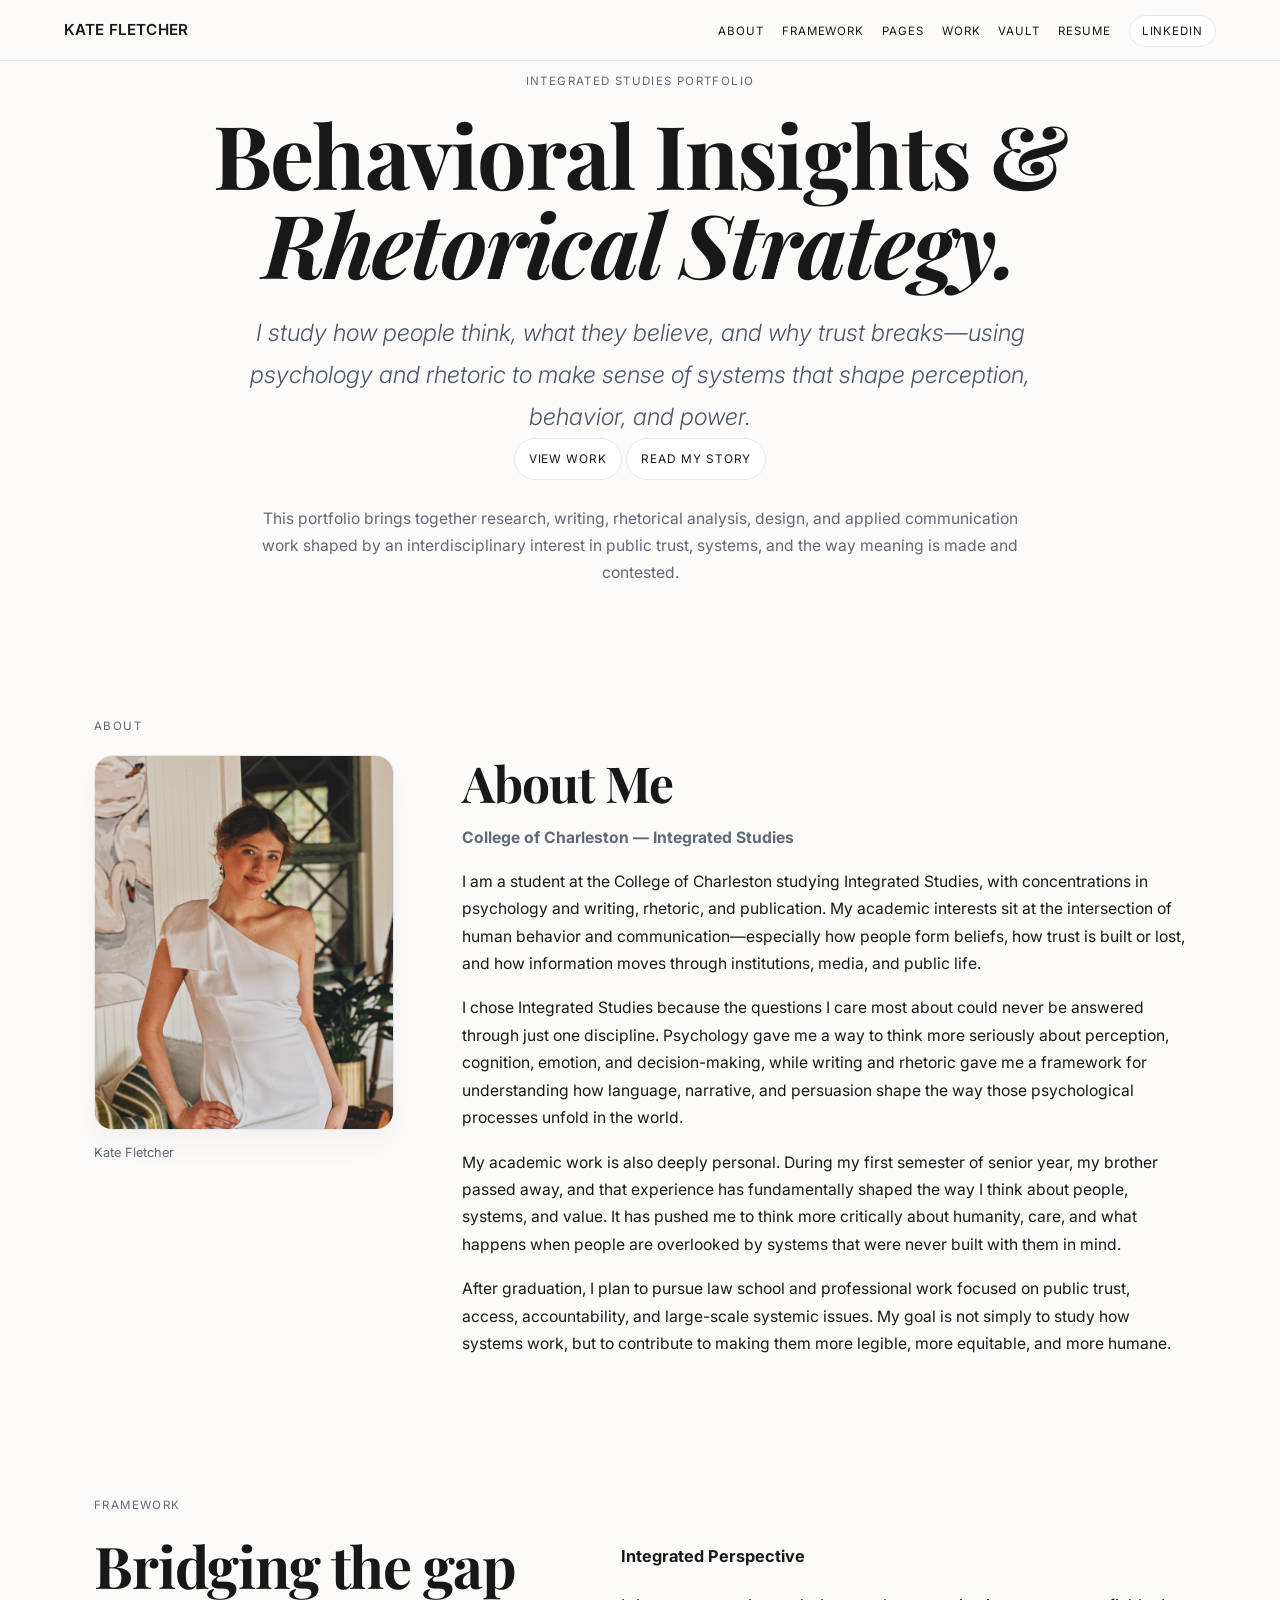
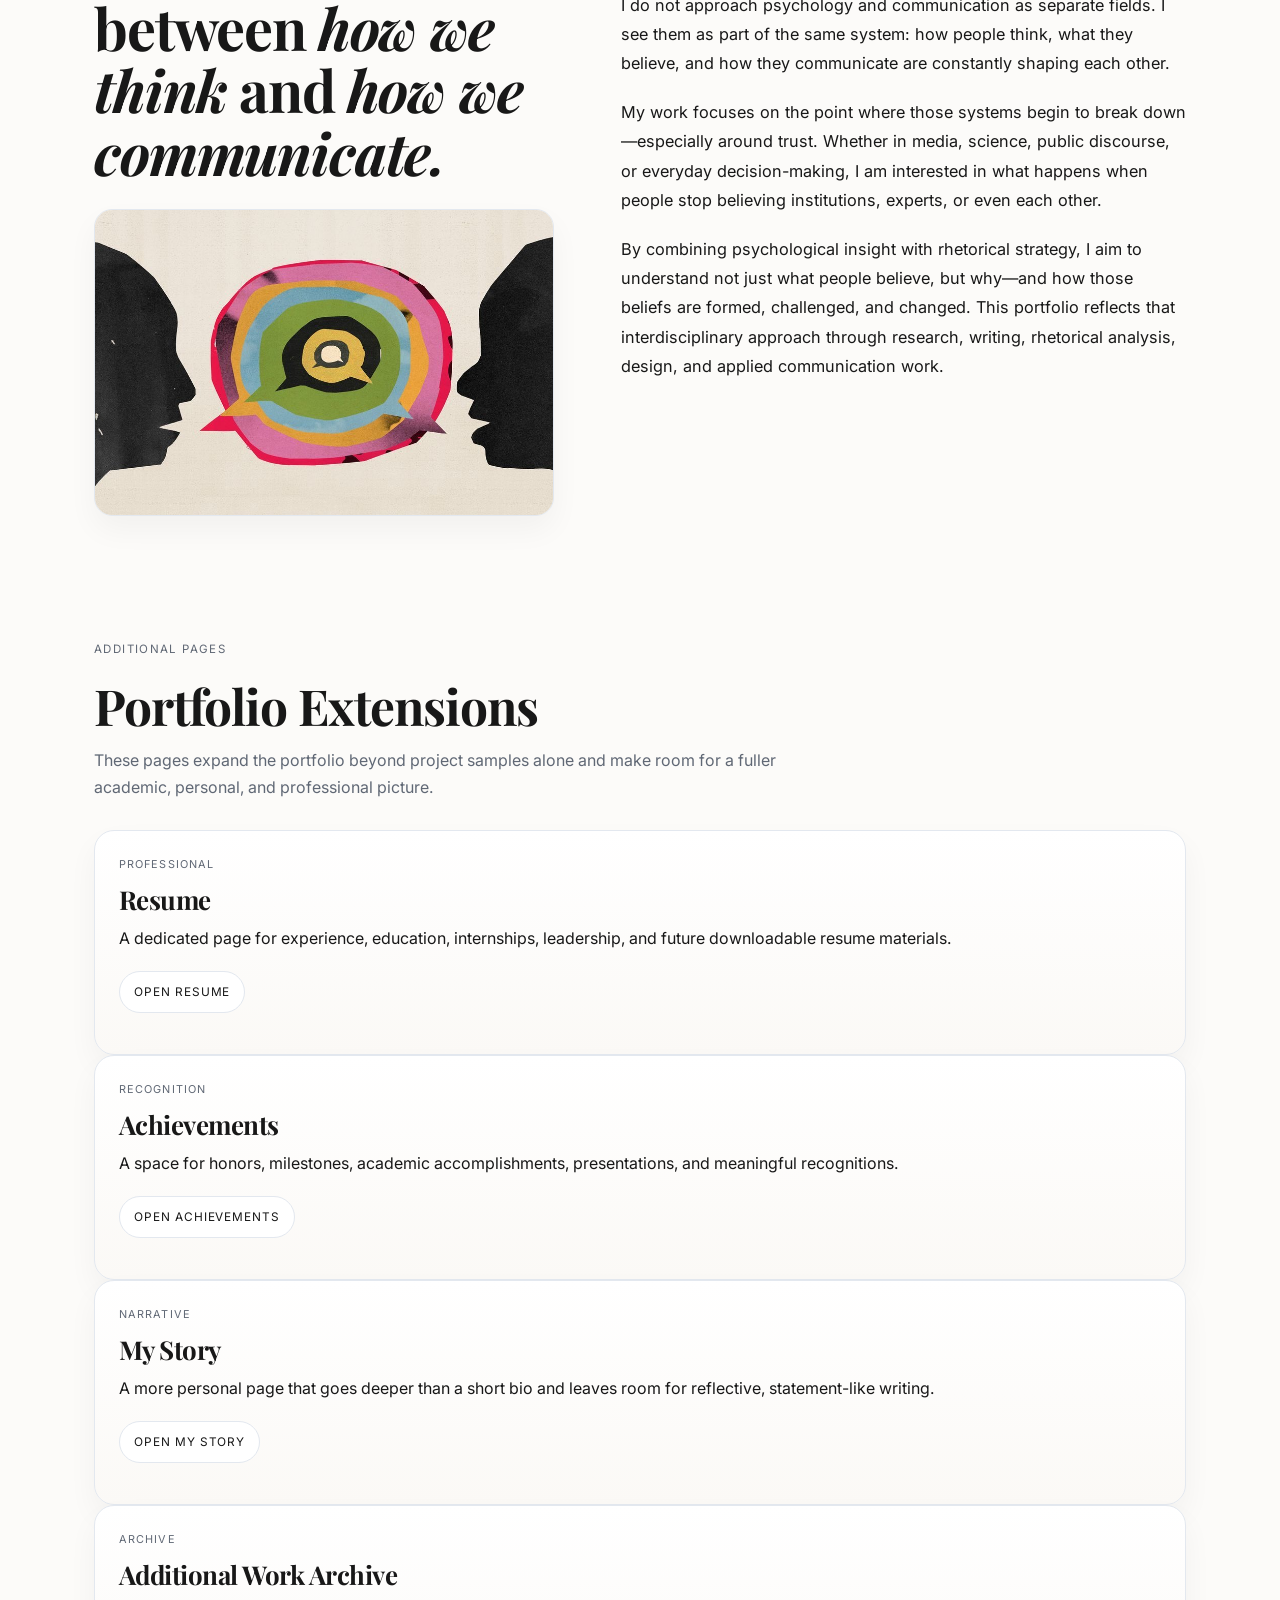
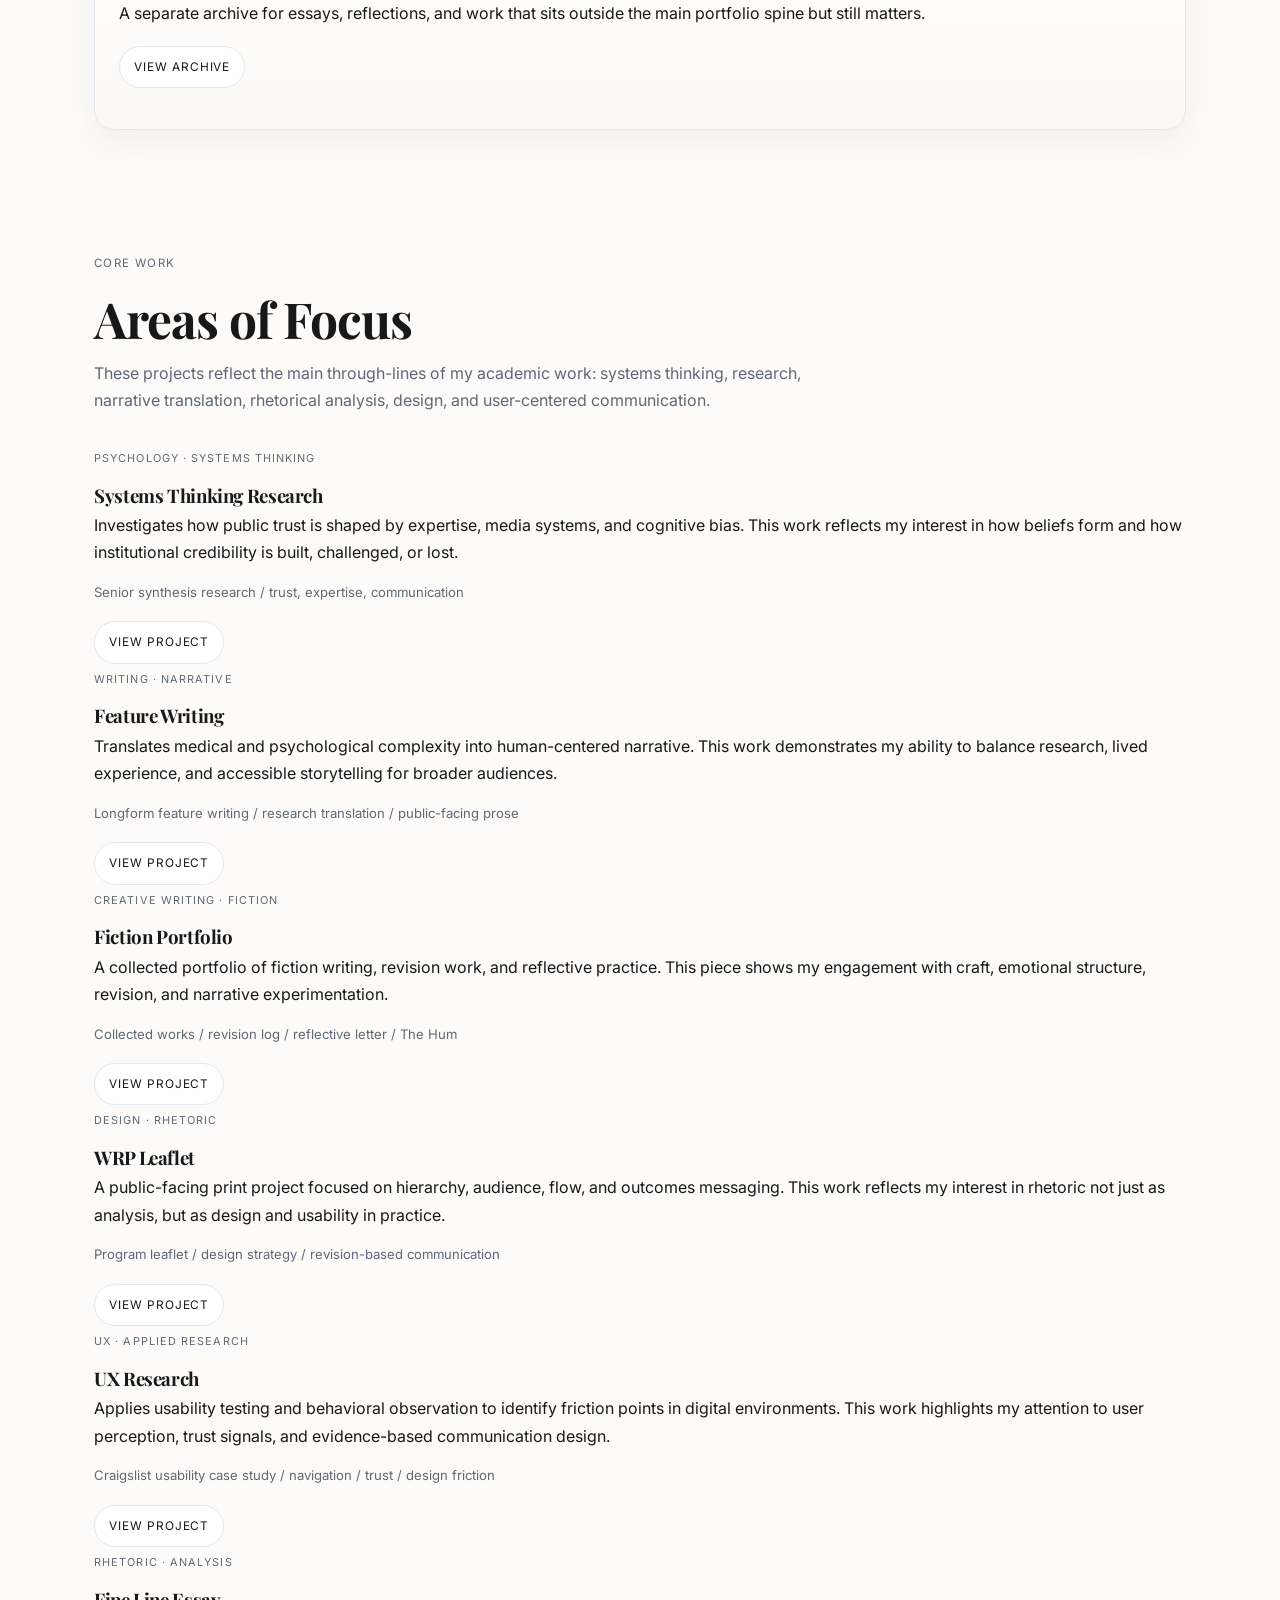
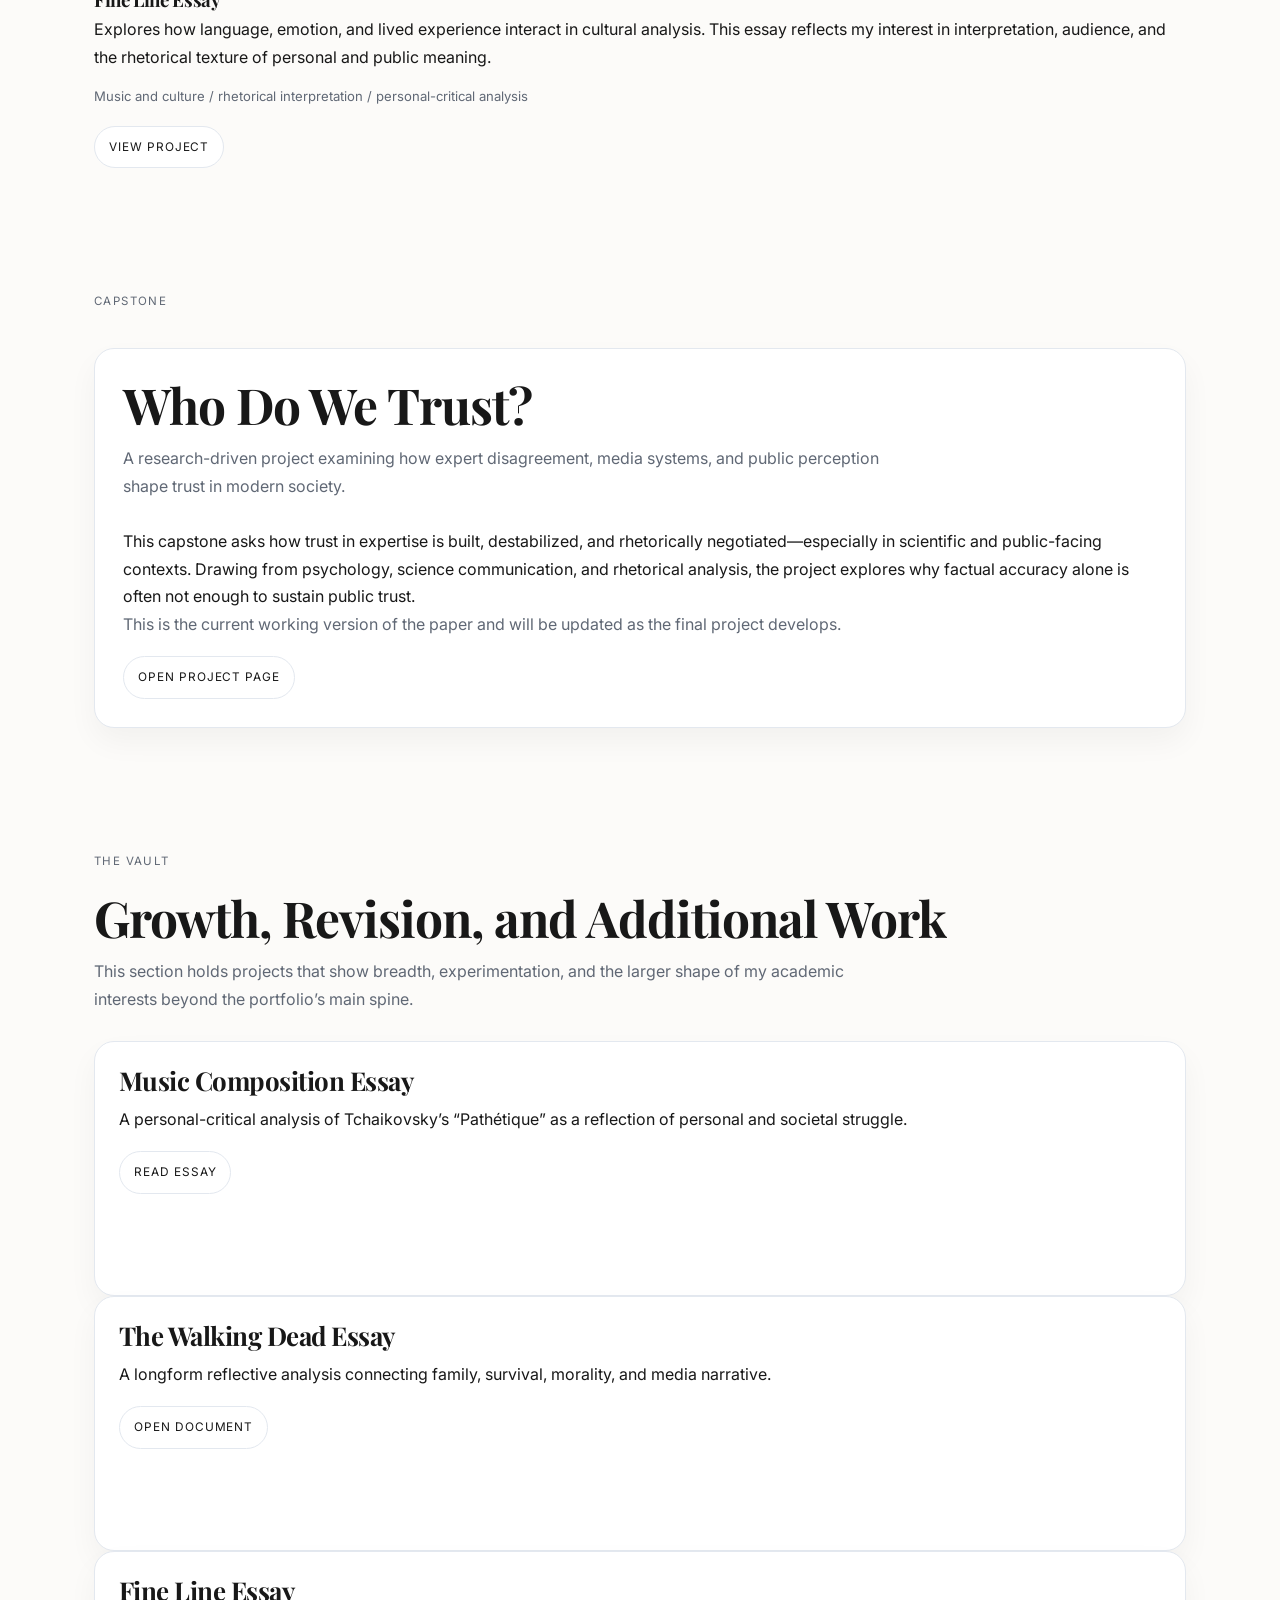
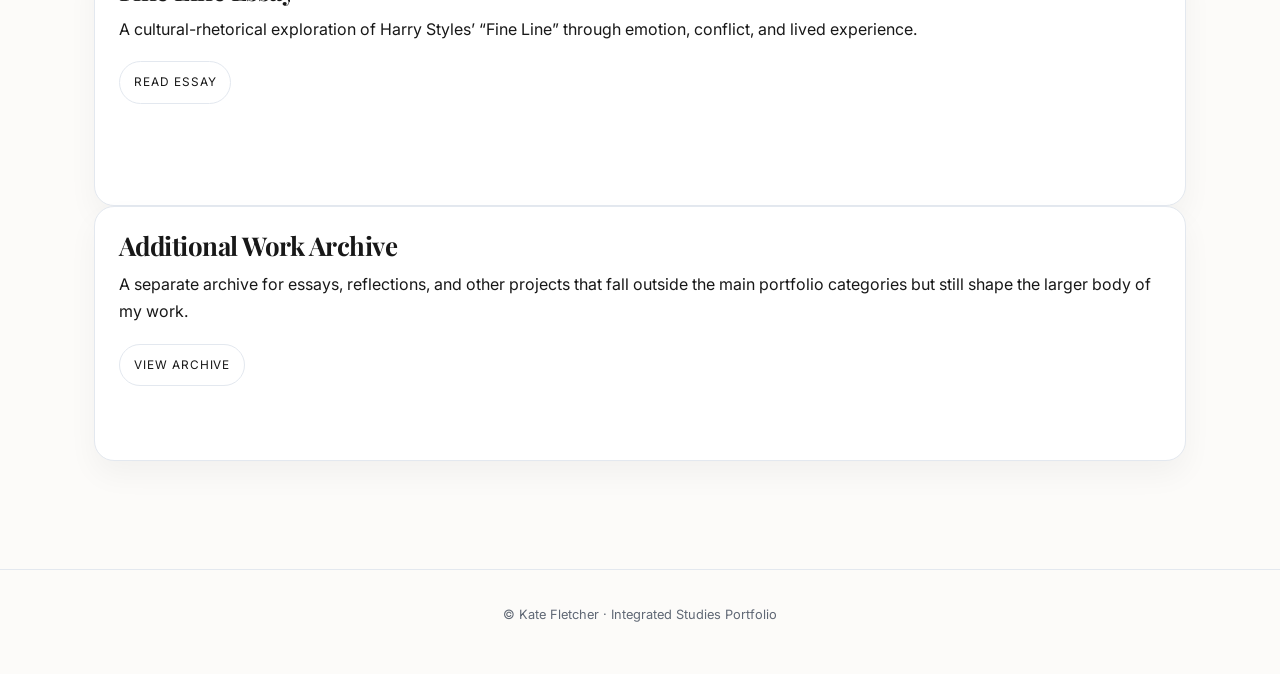
==== index.html @ d7753662 "Fix stylesheet link from styles.css to style.css" ====
<!DOCTYPE html>
<html lang="en">
<head>
  <meta charset="UTF-8" />
  <meta name="viewport" content="width=device-width, initial-scale=1.0" />
  <title>Kate Fletcher | Integrated Studies Portfolio</title>

  <link rel="preconnect" href="https://fonts.googleapis.com" />
  <link rel="preconnect" href="https://fonts.gstatic.com" crossorigin />
  <link
    href="https://fonts.googleapis.com/css2?family=Inter:wght@300;400;500;600;700&family=Playfair+Display:ital,wght@0,400;0,600;1,400;1,500&display=swap"
    rel="stylesheet"
  />
  <link rel="stylesheet" href="style.css" />
</head>
<body>
  <nav class="site-nav">
    <a class="logo" href="#home">Kate Fletcher</a>

    <ul class="nav-links">
      <li><a href="#about-me">About</a></li>
      <li><a href="#about">Framework</a></li>
      <li><a href="#quick-links">Pages</a></li>
      <li><a href="#pillars">Work</a></li>
      <li><a href="#vault">Vault</a></li>
      <li><a href="resume.html">Resume</a></li>
      <li>
        <a
          class="nav-linkedin"
          href="https://www.linkedin.com/in/kate-fletcher-9b5301267/"
          target="_blank"
          rel="noopener noreferrer"
        >LinkedIn</a>
      </li>
    </ul>
  </nav>

  <header class="hero-banner"></header>

  <section id="home" class="hero">
    <p class="section-kicker">Integrated Studies Portfolio</p>
    <h1 class="hero-title">
      Behavioral Insights &<br />
      <i>Rhetorical Strategy.</i>
    </h1>
    <p class="hero-statement">
      I study how people think, what they believe, and why trust breaks—using psychology and rhetoric to make sense of systems that shape perception, behavior, and power.
    </p>

    <div class="hero-actions">
      <a class="btn btn-primary" href="#pillars">View Work</a>
      <a class="btn btn-secondary" href="story.html">Read My Story</a>
    </div>

    <p class="hero-subcopy">
      This portfolio brings together research, writing, rhetorical analysis, design, and applied communication work shaped by an interdisciplinary interest in public trust, systems, and the way meaning is made and contested.
    </p>
  </section>

  <section id="about-me" class="section">
    <p class="section-kicker">About</p>

    <div class="about-grid">
      <div class="about-photo-wrap">
        <img
          class="about-photo"
          src="F071816A-E5A7-48C6-AD24-863F8F9F71D1_VSCO.jpeg"
          alt="Kate Fletcher portrait"
        />
        <p class="about-caption">Kate Fletcher</p>
      </div>

      <div class="about-copy">
        <h2>About Me</h2>
        <p class="about-meta"><strong>College of Charleston — Integrated Studies</strong></p>

        <p>
          I am a student at the College of Charleston studying Integrated Studies, with concentrations in psychology and writing, rhetoric, and publication. My academic interests sit at the intersection of human behavior and communication—especially how people form beliefs, how trust is built or lost, and how information moves through institutions, media, and public life.
        </p>

        <p>
          I chose Integrated Studies because the questions I care most about could never be answered through just one discipline. Psychology gave me a way to think more seriously about perception, cognition, emotion, and decision-making, while writing and rhetoric gave me a framework for understanding how language, narrative, and persuasion shape the way those psychological processes unfold in the world.
        </p>

        <p>
          My academic work is also deeply personal. During my first semester of senior year, my brother passed away, and that experience has fundamentally shaped the way I think about people, systems, and value. It has pushed me to think more critically about humanity, care, and what happens when people are overlooked by systems that were never built with them in mind.
        </p>

        <p>
          After graduation, I plan to pursue law school and professional work focused on public trust, access, accountability, and large-scale systemic issues. My goal is not simply to study how systems work, but to contribute to making them more legible, more equitable, and more humane.
        </p>
      </div>
    </div>
  </section>

  <section id="about" class="section">
    <p class="section-kicker">Framework</p>

    <div class="framework-grid">
      <div class="framework-left">
        <h2 class="framework-lead">
          Bridging the gap between <i>how we think</i> and <i>how we communicate.</i>
        </h2>

        <img
          class="framework-image"
          src="framework-graphic.jpeg"
          alt="Communication and layered dialogue graphic"
        />
      </div>

      <div class="framework-copy card card-soft">
        <p><strong>Integrated Perspective</strong></p>

        <p>
          I do not approach psychology and communication as separate fields. I see them as part of the same system: how people think, what they believe, and how they communicate are constantly shaping each other.
        </p>

        <p>
          My work focuses on the point where those systems begin to break down—especially around trust. Whether in media, science, public discourse, or everyday decision-making, I am interested in what happens when people stop believing institutions, experts, or even each other.
        </p>

        <p>
          By combining psychological insight with rhetorical strategy, I aim to understand not just what people believe, but why—and how those beliefs are formed, challenged, and changed. This portfolio reflects that interdisciplinary approach through research, writing, rhetorical analysis, design, and applied communication work.
        </p>
      </div>
    </div>
  </section>

  <section id="quick-links" class="section">
    <p class="section-kicker">Additional Pages</p>
    <h2 class="section-heading">Portfolio Extensions</h2>
    <p class="section-intro">
      These pages expand the portfolio beyond project samples alone and make room for a fuller academic, personal, and professional picture.
    </p>

    <div class="card-grid four-up">
      <article class="card link-card">
        <span class="card-label">Professional</span>
        <h3>Resume</h3>
        <p>A dedicated page for experience, education, internships, leadership, and future downloadable resume materials.</p>
        <div class="card-actions">
          <a class="btn btn-secondary" href="resume.html">Open Resume</a>
        </div>
      </article>

      <article class="card link-card">
        <span class="card-label">Recognition</span>
        <h3>Achievements</h3>
        <p>A space for honors, milestones, academic accomplishments, presentations, and meaningful recognitions.</p>
        <div class="card-actions">
          <a class="btn btn-secondary" href="achievements.html">Open Achievements</a>
        </div>
      </article>

      <article class="card link-card">
        <span class="card-label">Narrative</span>
        <h3>My Story</h3>
        <p>A more personal page that goes deeper than a short bio and leaves room for reflective, statement-like writing.</p>
        <div class="card-actions">
          <a class="btn btn-secondary" href="story.html">Open My Story</a>
        </div>
      </article>

      <article class="card link-card">
        <span class="card-label">Archive</span>
        <h3>Additional Work Archive</h3>
        <p>A separate archive for essays, reflections, and work that sits outside the main portfolio spine but still matters.</p>
        <div class="card-actions">
          <a class="btn btn-secondary" href="archive.html">View Archive</a>
        </div>
      </article>
    </div>
  </section>

  <section id="pillars" class="section">
    <p class="section-kicker">Core Work</p>
    <h2 class="section-heading">Areas of Focus</h2>
    <p class="section-intro">
      These projects reflect the main through-lines of my academic work: systems thinking, research, narrative translation, rhetorical analysis, design, and user-centered communication.
    </p>

    <div class="card-grid two-up">
      <article class="card project-card">
        <span class="card-label">Psychology · Systems Thinking</span>
        <h3>Systems Thinking Research</h3>
        <p>
          Investigates how public trust is shaped by expertise, media systems, and cognitive bias. This work reflects my interest in how beliefs form and how institutional credibility is built, challenged, or lost.
        </p>
        <p class="artifact-note">Senior synthesis research / trust, expertise, communication</p>
        <div class="card-actions">
          <a class="btn btn-secondary" href="synthesis.html">View Project</a>
        </div>
      </article>

      <article class="card project-card">
        <span class="card-label">Writing · Narrative</span>
        <h3>Feature Writing</h3>
        <p>
          Translates medical and psychological complexity into human-centered narrative. This work demonstrates my ability to balance research, lived experience, and accessible storytelling for broader audiences.
        </p>
        <p class="artifact-note">Longform feature writing / research translation / public-facing prose</p>
        <div class="card-actions">
          <a class="btn btn-secondary" href="feature.html">View Project</a>
        </div>
      </article>

      <article class="card project-card">
        <span class="card-label">Creative Writing · Fiction</span>
        <h3>Fiction Portfolio</h3>
        <p>
          A collected portfolio of fiction writing, revision work, and reflective practice. This piece shows my engagement with craft, emotional structure, revision, and narrative experimentation.
        </p>
        <p class="artifact-note">Collected works / revision log / reflective letter / The Hum</p>
        <div class="card-actions">
          <a class="btn btn-secondary" href="fiction.html">View Project</a>
        </div>
      </article>

      <article class="card project-card">
        <span class="card-label">Design · Rhetoric</span>
        <h3>WRP Leaflet</h3>
        <p>
          A public-facing print project focused on hierarchy, audience, flow, and outcomes messaging. This work reflects my interest in rhetoric not just as analysis, but as design and usability in practice.
        </p>
        <p class="artifact-note">Program leaflet / design strategy / revision-based communication</p>
        <div class="card-actions">
          <a class="btn btn-secondary" href="leaflet.html">View Project</a>
        </div>
      </article>

      <article class="card project-card">
        <span class="card-label">UX · Applied Research</span>
        <h3>UX Research</h3>
        <p>
          Applies usability testing and behavioral observation to identify friction points in digital environments. This work highlights my attention to user perception, trust signals, and evidence-based communication design.
        </p>
        <p class="artifact-note">Craigslist usability case study / navigation / trust / design friction</p>
        <div class="card-actions">
          <a class="btn btn-secondary" href="ux.html">View Project</a>
        </div>
      </article>

      <article class="card project-card">
        <span class="card-label">Rhetoric · Analysis</span>
        <h3>Fine Line Essay</h3>
        <p>
          Explores how language, emotion, and lived experience interact in cultural analysis. This essay reflects my interest in interpretation, audience, and the rhetorical texture of personal and public meaning.
        </p>
        <p class="artifact-note">Music and culture / rhetorical interpretation / personal-critical analysis</p>
        <div class="card-actions">
          <a class="btn btn-secondary" href="fineline.html">View Project</a>
        </div>
      </article>
    </div>
  </section>

  <section id="synthesis" class="section">
    <p class="section-kicker">Capstone</p>
    <div class="feature-block">
      <h2 class="section-heading">Who Do We Trust?</h2>
      <p class="section-intro">
        A research-driven project examining how expert disagreement, media systems, and public perception shape trust in modern society.
      </p>

      <p>
        This capstone asks how trust in expertise is built, destabilized, and rhetorically negotiated—especially in scientific and public-facing contexts. Drawing from psychology, science communication, and rhetorical analysis, the project explores why factual accuracy alone is often not enough to sustain public trust.
      </p>

      <p class="muted">
        This is the current working version of the paper and will be updated as the final project develops.
      </p>

      <div class="card-actions">
        <a class="btn btn-primary" href="synthesis.html">Open Project Page</a>
      </div>
    </div>
  </section>

  <section id="vault" class="section">
    <p class="section-kicker">The Vault</p>
    <h2 class="section-heading">Growth, Revision, and Additional Work</h2>
    <p class="section-intro">
      This section holds projects that show breadth, experimentation, and the larger shape of my academic interests beyond the portfolio’s main spine.
    </p>

    <div class="card-grid two-up">
      <article class="card vault-card">
        <h3>Music Composition Essay</h3>
        <p>A personal-critical analysis of Tchaikovsky’s “Pathétique” as a reflection of personal and societal struggle.</p>
        <div class="card-actions">
          <a class="btn btn-secondary" href="https://github.com/katefletcher32505/portfolio/blob/main/Kate%20Fletcher%20Music%20Composition%20Essay.pdf?raw=true" target="_blank" rel="noopener noreferrer">Read Essay</a>
        </div>
      </article>

      <article class="card vault-card">
        <h3>The Walking Dead Essay</h3>
        <p>A longform reflective analysis connecting family, survival, morality, and media narrative.</p>
        <div class="card-actions">
          <a class="btn btn-secondary" href="https://github.com/katefletcher32505/portfolio/blob/main/the%20walking%20dead%20essay.docx?raw=true" target="_blank" rel="noopener noreferrer">Open Document</a>
        </div>
      </article>

      <article class="card vault-card">
        <h3>Fine Line Essay</h3>
        <p>A cultural-rhetorical exploration of Harry Styles’ “Fine Line” through emotion, conflict, and lived experience.</p>
        <div class="card-actions">
          <a class="btn btn-secondary" href="https://github.com/katefletcher32505/portfolio/blob/main/Fine%20Line%20Essay.pdf?raw=true" target="_blank" rel="noopener noreferrer">Read Essay</a>
        </div>
      </article>

      <article class="card vault-card">
        <h3>Additional Work Archive</h3>
        <p>A separate archive for essays, reflections, and other projects that fall outside the main portfolio categories but still shape the larger body of my work.</p>
        <div class="card-actions">
          <a class="btn btn-secondary" href="archive.html">View Archive</a>
        </div>
      </article>
    </div>
  </section>

  <footer>
    <p>© Kate Fletcher · Integrated Studies Portfolio</p>
  </footer>

  <script>
    window.addEventListener("load", function () {
      if (window.location.hash) {
        history.replaceState(null, null, window.location.pathname);
        window.scrollTo(0, 0);
      }
    });
  </script>
</body>
</html>
---- style.css ----
:root {
  --bg-color: #fcfbf9;
  --surface: #ffffff;
  --surface-soft: #f8f5f1;
  --text-main: #181818;
  --text-muted: #606875;
  --accent: #4a5568;
  --border: #e3e8ef;
  --max-width: 1220px;
  --shadow: 0 14px 30px rgba(20, 20, 20, 0.045);
  --radius: 20px;
}

* {
  margin: 0;
  padding: 0;
  box-sizing: border-box;
}

html {
  scroll-behavior: smooth;
}

body {
  font-family: "Inter", sans-serif;
  background: var(--bg-color);
  color: var(--text-main);
  line-height: 1.72;
  -webkit-font-smoothing: antialiased;
  text-rendering: optimizeLegibility;
}

h1,
h2,
h3,
.serif {
  font-family: "Playfair Display", serif;
  letter-spacing: -0.02em;
}

a {
  color: inherit;
  text-decoration: none;
}

img {
  max-width: 100%;
  display: block;
}

/* NAV */

nav {
  position: fixed;
  top: 0;
  left: 0;
  right: 0;
  padding: 16px 5%;
  display: flex;
  justify-content: space-between;
  align-items: center;
  background: rgba(252, 251, 249, 0.92);
  backdrop-filter: blur(12px);
  border-bottom: 1px solid var(--border);
  z-index: 1000;
}

.logo {
  font-size: 0.95rem;
  font-weight: 600;
  letter-spacing: 0.01em;
}

nav ul {
  display: flex;
  gap: 18px;
  list-style: none;
  align-items: center;
  flex-wrap: wrap;
}

nav a {
  font-size: 0.72rem;
  text-transform: uppercase;
  letter-spacing: 0.08em;
  transition: opacity 0.2s ease;
}

nav a:hover {
  opacity: 0.65;
}

.nav-linkedin {
  padding: 8px 12px;
  border: 1px solid var(--border);
  background: var(--surface);
  border-radius: 999px;
}

/* PAGE STRUCTURE */

section {
  max-width: var(--max-width);
  margin: 0 auto;
  padding: 88px 5%;
}

.section-kicker {
  display: inline-block;
  margin-bottom: 18px;
  font-size: 0.72rem;
  text-transform: uppercase;
  letter-spacing: 0.12em;
  color: var(--text-muted);
}

.section-heading {
  font-size: clamp(2rem, 4vw, 3.1rem);
  margin-bottom: 14px;
  line-height: 1.1;
}

.section-intro {
  max-width: 760px;
  color: var(--text-muted);
  margin-bottom: 28px;
  font-size: 1rem;
}

/* HERO */

.hero-image {
  width: 100%;
  height: 260px;
  background-image: url("IMG_4955.webp");
  background-size: cover;
  background-position: center;
  border-bottom: 1px solid var(--border);
  margin-top: 58px;
}

#home {
  text-align: center;
  padding-top: 66px;
  padding-bottom: 82px;
}

.hero-title {
  font-size: clamp(2.9rem, 7vw, 5.5rem);
  line-height: 1.01;
  max-width: 940px;
  margin: 0 auto;
}

.hero-statement {
  max-width: 860px;
  margin: 24px auto 0;
  font-size: clamp(1.06rem, 2.2vw, 1.48rem);
  color: var(--accent);
  font-style: italic;
  font-weight: 300;
  line-height: 1.78;
}

.hero-subcopy {
  max-width: 760px;
  margin: 26px auto 0;
  color: var(--text-muted);
  font-size: 0.98rem;
}

/* ABOUT */

#about-me {
  padding-top: 42px;
  padding-bottom: 86px;
}

.about-grid {
  display: grid;
  grid-template-columns: minmax(240px, 320px) minmax(0, 1fr);
  gap: 48px;
  align-items: start;
}

.about-photo-wrap {
  display: flex;
  flex-direction: column;
  align-items: flex-start;
  gap: 12px;
  position: sticky;
  top: 96px;
}

.about-photo {
  width: 100%;
  max-width: 300px;
  aspect-ratio: 4 / 5;
  object-fit: cover;
  object-position: center;
  border-radius: 18px;
  border: 1px solid var(--border);
  box-shadow: var(--shadow);
}

.about-caption {
  font-size: 0.8rem;
  color: var(--text-muted);
}

.about-copy h2 {
  font-size: clamp(2rem, 4vw, 3.1rem);
  margin-bottom: 14px;
  line-height: 1.1;
}

.about-meta {
  margin-bottom: 20px;
  color: var(--text-muted);
}

.about-copy p {
  margin-bottom: 1.05rem;
  max-width: 760px;
  font-size: 0.98rem;
  line-height: 1.75;
}

/* FRAMEWORK */

#about {
  padding-top: 30px;
  padding-bottom: 84px;
}

.framework-grid {
  display: grid;
  grid-template-columns: minmax(0, 0.9fr) minmax(0, 1.1fr);
  gap: 64px;
  align-items: start;
}

.framework-left {
  display: flex;
  flex-direction: column;
  gap: 26px;
  max-width: 520px;
}

.framework-lead {
  font-size: clamp(2.2rem, 4.5vw, 4rem);
  line-height: 1.08;
  max-width: 500px;
}

.framework-image {
  width: 100%;
  max-width: 460px;
  border-radius: 18px;
  border: 1px solid var(--border);
  box-shadow: var(--shadow);
  object-fit: cover;
}

.framework-copy {
  padding-top: 8px;
}

.framework-copy p {
  margin-bottom: 1.2rem;
  max-width: 720px;
  font-size: 1.02rem;
  line-height: 1.8;
}

/* CARD GRIDS */

#quick-links,
#pillars,
#synthesis,
#vault {
  padding-top: 34px;
  padding-bottom: 84px;
}

.quick-links-grid,
.pillars-grid,
.vault-grid {
  display: grid;
  grid-template-columns: 1fr 1fr;
  gap: 18px;
}

.artifact-card,
.vault-card,
.link-card {
  background: var(--surface);
  border: 1px solid var(--border);
  padding: 24px;
  box-shadow: var(--shadow);
  min-height: 255px;
  display: flex;
  flex-direction: column;
  border-radius: var(--radius);
}

.link-card {
  min-height: 225px;
  background: linear-gradient(to bottom, #ffffff, #fbf9f6);
}

.card-label {
  display: inline-block;
  margin-bottom: 12px;
  font-size: 0.68rem;
  text-transform: uppercase;
  letter-spacing: 0.1em;
  color: var(--text-muted);
}

.artifact-card h3,
.vault-card h3,
.link-card h3 {
  font-size: 1.62rem;
  margin-bottom: 10px;
  line-height: 1.15;
}

.artifact-card p,
.vault-card p,
.link-card p,
.feature-block p {
  font-size: 1rem;
}

.artifact-note {
  margin-top: auto;
  padding-top: 14px;
  font-size: 0.82rem;
  color: var(--text-muted);
}

.card-actions {
  margin-top: 18px;
  display: flex;
  flex-wrap: wrap;
  gap: 10px;
}

.btn {
  display: inline-block;
  padding: 10px 14px;
  border: 1px solid var(--border);
  background: #fff;
  border-radius: 999px;
  font-size: 0.74rem;
  text-transform: uppercase;
  letter-spacing: 0.08em;
  transition: all 0.2s ease;
}

.btn:hover {
  background: var(--text-main);
  color: #fff;
  border-color: var(--text-main);
}

/* SYNTHESIS */

.synthesis-wrap,
.vault-wrap {
  max-width: 920px;
}

.feature-block {
  background: var(--surface);
  border: 1px solid var(--border);
  box-shadow: var(--shadow);
  padding: 28px;
  margin-top: 18px;
  border-radius: var(--radius);
}

.feature-block h3 {
  font-size: 1.52rem;
  margin-bottom: 10px;
  line-height: 1.18;
}

.muted {
  color: var(--text-muted);
}

/* FOOTER */

footer {
  padding: 34px 5% 48px;
  text-align: center;
  color: var(--text-muted);
  font-size: 0.8rem;
  border-top: 1px solid var(--border);
  margin-top: 24px;
}

/* RESPONSIVE */

@media (max-width: 980px) {
  .about-grid,
  .framework-grid,
  .quick-links-grid,
  .pillars-grid,
  .vault-grid {
    grid-template-columns: 1fr;
  }

  .about-grid {
    gap: 30px;
  }

  .about-photo-wrap {
    position: static;
    max-width: 360px;
  }

  .framework-left {
    max-width: 100%;
  }

  .framework-image {
    max-width: 100%;
  }

  .framework-copy {
    padding-top: 0;
  }

  .artifact-card,
  .vault-card,
  .link-card {
    min-height: auto;
  }
}

@media (max-width: 720px) {
  nav {
    padding: 14px 5%;
  }

  nav ul {
    gap: 10px;
  }

  nav a {
    font-size: 0.6rem;
  }

  .logo {
    font-size: 0.88rem;
  }

  .nav-linkedin {
    padding: 6px 8px;
  }

  section {
    padding: 68px 6%;
  }

  .hero-image {
    height: 190px;
    margin-top: 52px;
  }

  #home {
    padding-top: 42px;
    padding-bottom: 58px;
  }

  .hero-statement {
    margin-top: 18px;
  }

  #about-me,
  #about,
  #quick-links,
  #pillars,
  #synthesis,
  #vault {
    padding-top: 24px;
    padding-bottom: 60px;
  }

  .feature-block,
  .vault-card,
  .artifact-card,
  .link-card {
    padding: 18px;
  }
}

@media (max-width: 560px) {
  nav ul {
    display: none;
  }

  .hero-title {
    font-size: clamp(2.35rem, 11vw, 3.55rem);
  }

  .framework-lead {
    font-size: 2rem;
  }
}
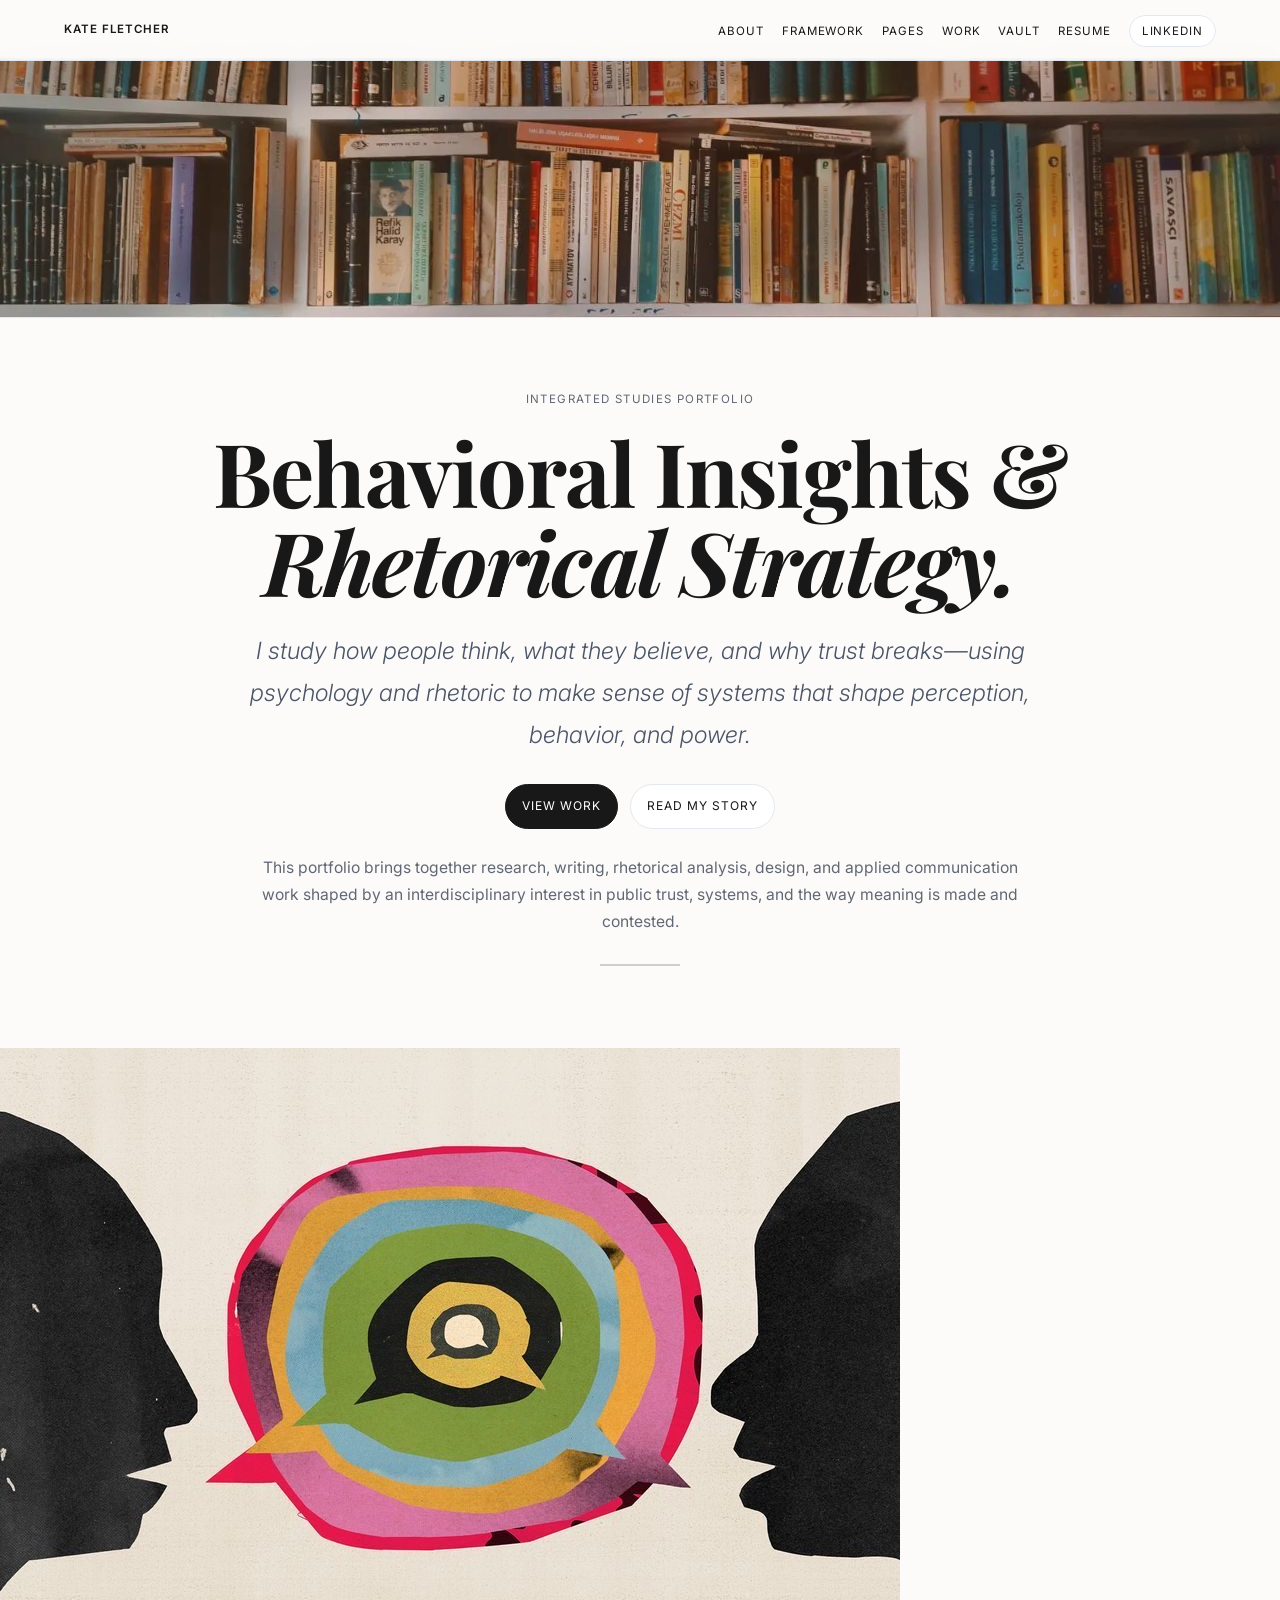
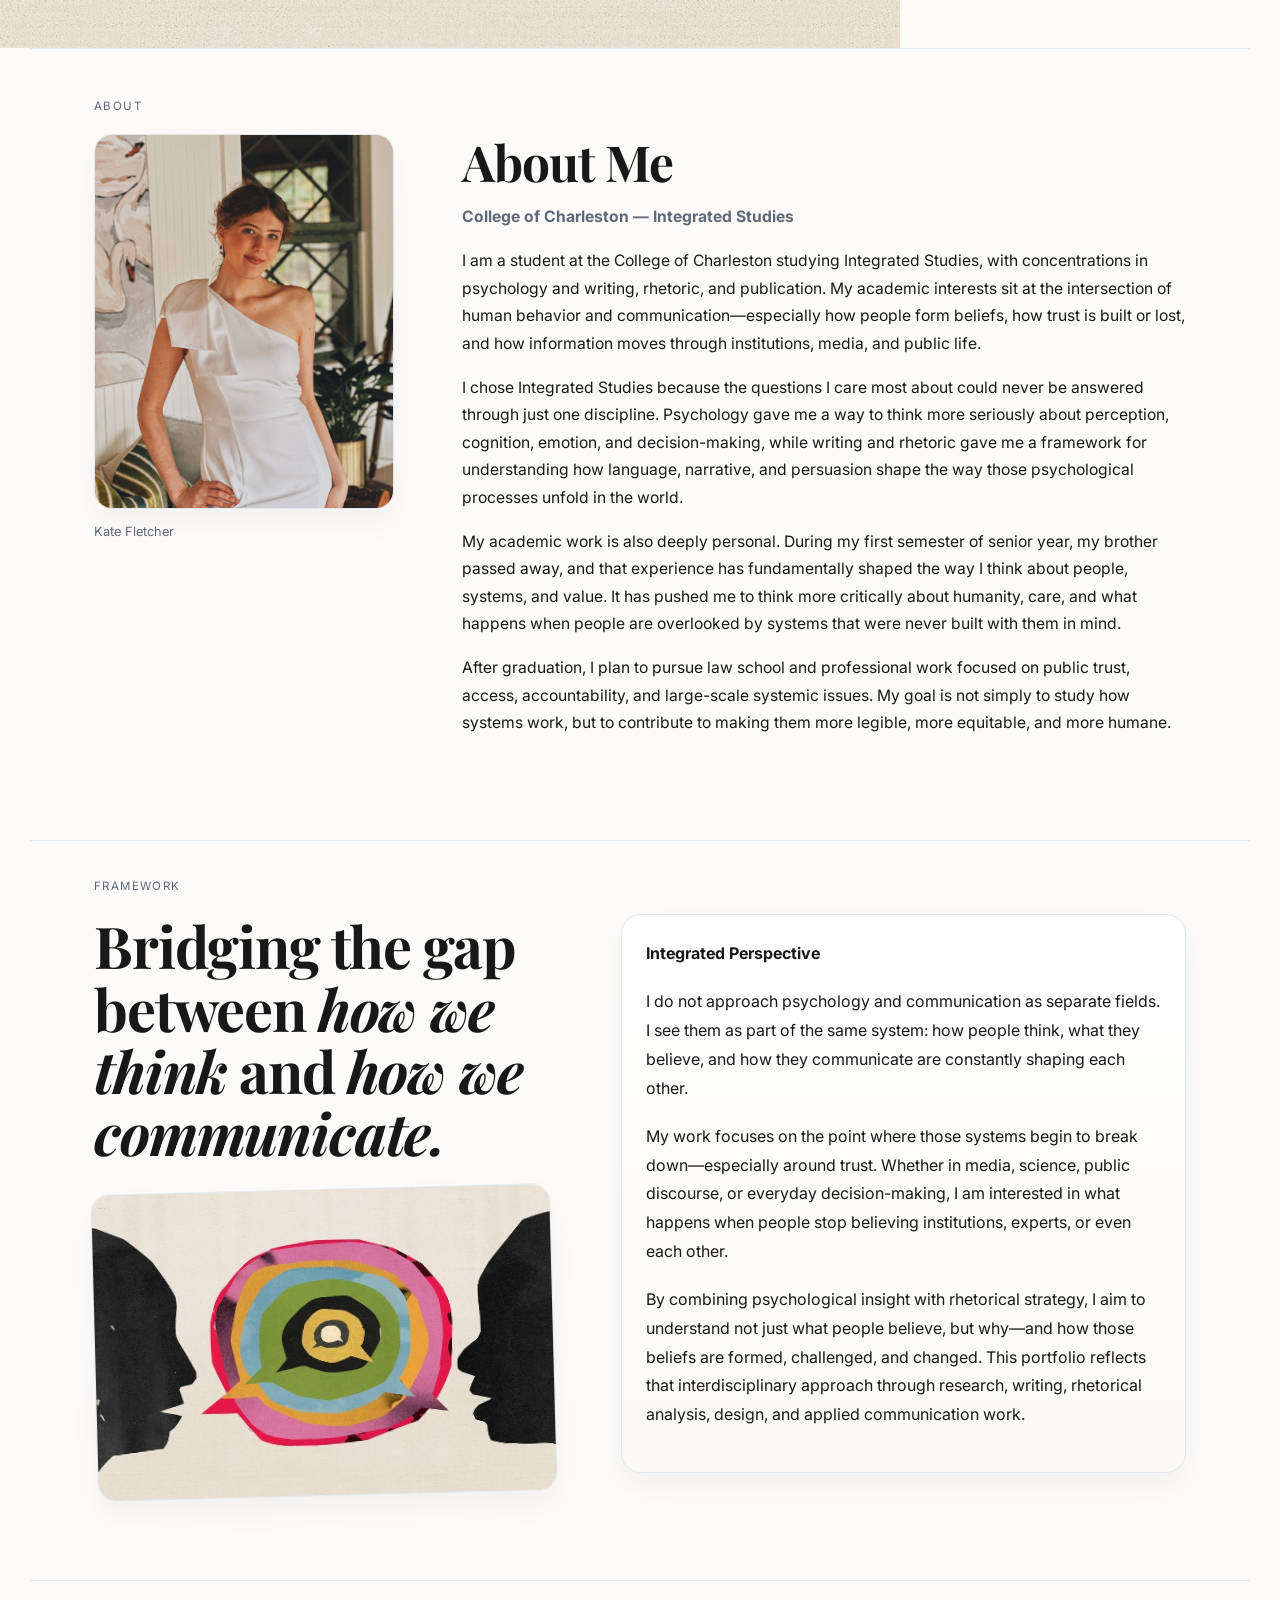
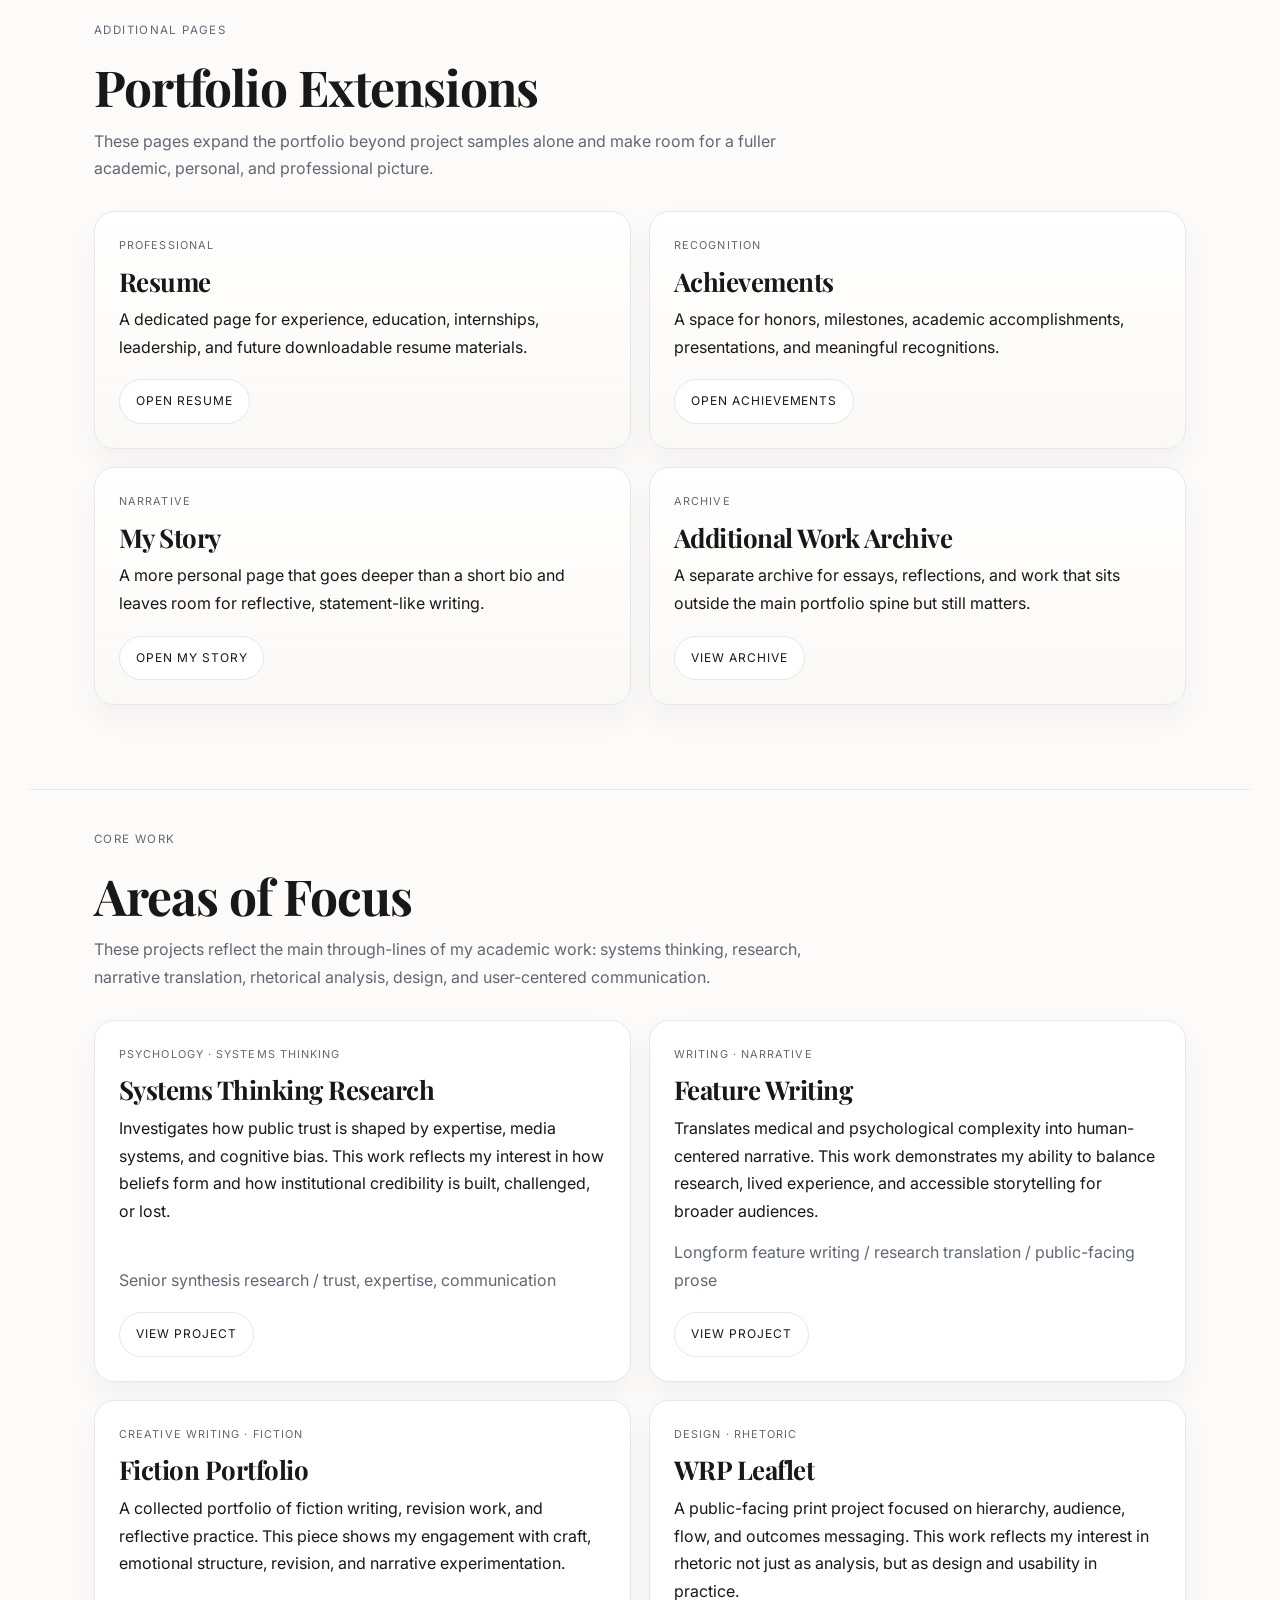
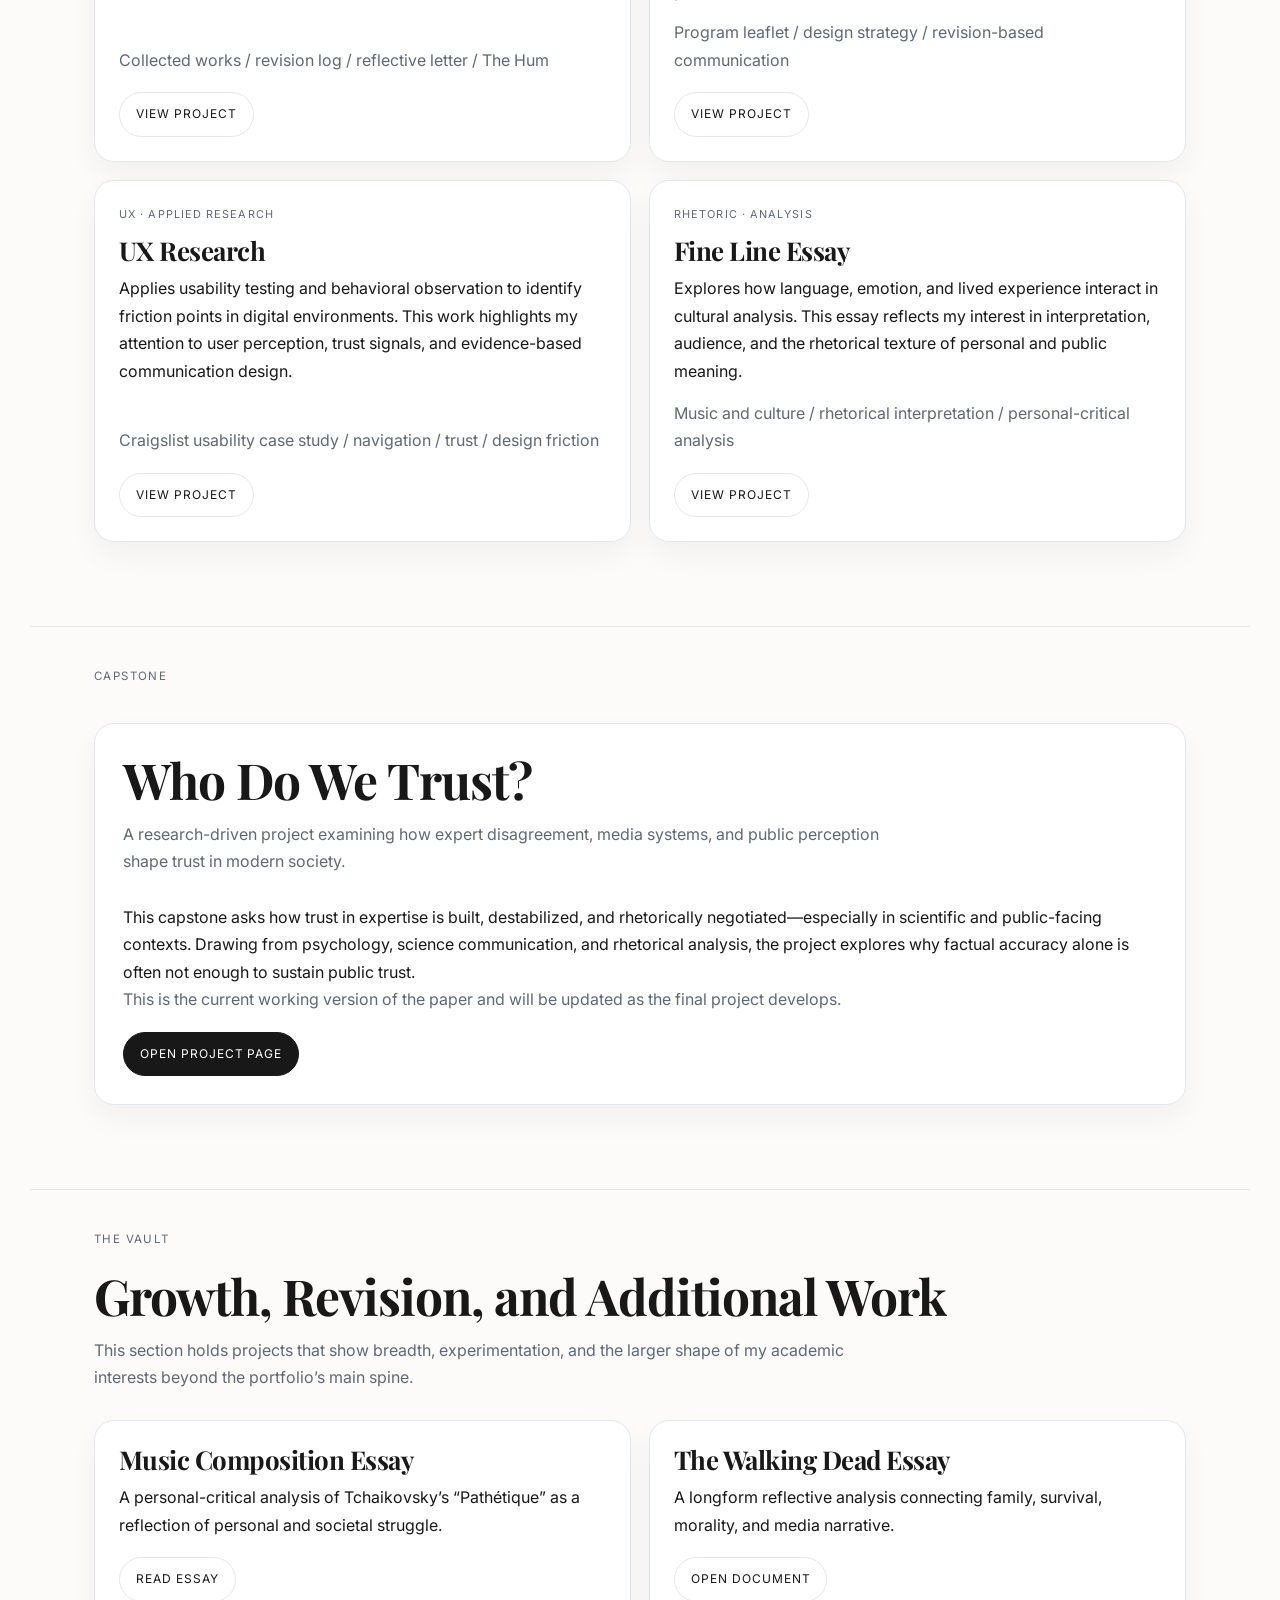
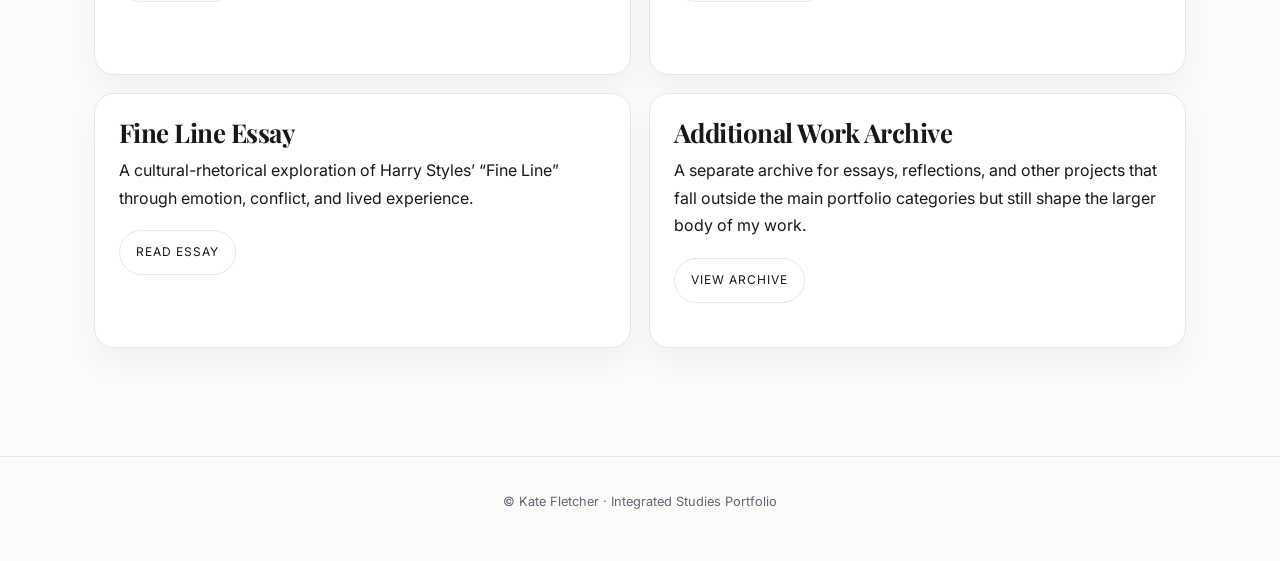
==== commit 4c09a81a: "Add framework graphic to the hero section" ====
--- a/index.html
+++ b/index.html
@@ -56,7 +56,7 @@
       This portfolio brings together research, writing, rhetorical analysis, design, and applied communication work shaped by an interdisciplinary interest in public trust, systems, and the way meaning is made and contested.
     </p>
   </section>
-
+<img src="framework-graphic.jpeg" class="hero-graphic" alt="Communication framework graphic" />
   <section id="about-me" class="section">
     <p class="section-kicker">About</p>
 
--- a/style.css
+++ b/style.css
@@ -8,6 +8,7 @@
   --border: #e3e8ef;
   --max-width: 1220px;
   --shadow: 0 14px 30px rgba(20, 20, 20, 0.045);
+  --shadow-hover: 0 18px 40px rgba(0, 0, 0, 0.08);
   --radius: 20px;
 }
 
@@ -50,6 +51,7 @@
 
 /* NAV */
 
+.site-nav,
 nav {
   position: fixed;
   top: 0;
@@ -71,6 +73,7 @@
   letter-spacing: 0.01em;
 }
 
+.nav-links,
 nav ul {
   display: flex;
   gap: 18px;
@@ -79,6 +82,7 @@
   flex-wrap: wrap;
 }
 
+.site-nav a,
 nav a {
   font-size: 0.72rem;
   text-transform: uppercase;
@@ -86,6 +90,7 @@
   transition: opacity 0.2s ease;
 }
 
+.site-nav a:hover,
 nav a:hover {
   opacity: 0.65;
 }
@@ -99,10 +104,15 @@
 
 /* PAGE STRUCTURE */
 
-section {
+section,
+.section {
   max-width: var(--max-width);
   margin: 0 auto;
   padding: 88px 5%;
+}
+
+.section {
+  border-top: 1px solid var(--border);
 }
 
 .section-kicker {
@@ -129,6 +139,7 @@
 
 /* HERO */
 
+.hero-banner,
 .hero-image {
   width: 100%;
   height: 260px;
@@ -139,10 +150,23 @@
   margin-top: 58px;
 }
 
-#home {
+#home,
+.hero {
   text-align: center;
   padding-top: 66px;
   padding-bottom: 82px;
+  position: relative;
+}
+
+.hero::after,
+#home::after {
+  content: "";
+  display: block;
+  width: 80px;
+  height: 2px;
+  background: var(--text-main);
+  margin: 28px auto 0;
+  opacity: 0.2;
 }
 
 .hero-title {
@@ -167,6 +191,14 @@
   margin: 26px auto 0;
   color: var(--text-muted);
   font-size: 0.98rem;
+}
+
+.hero-actions {
+  margin-top: 28px;
+  display: flex;
+  justify-content: center;
+  flex-wrap: wrap;
+  gap: 12px;
 }
 
 /* ABOUT */
@@ -201,6 +233,11 @@
   border-radius: 18px;
   border: 1px solid var(--border);
   box-shadow: var(--shadow);
+  transition: transform 0.3s ease;
+}
+
+.about-photo:hover {
+  transform: scale(1.02);
 }
 
 .about-caption {
@@ -260,6 +297,7 @@
   border: 1px solid var(--border);
   box-shadow: var(--shadow);
   object-fit: cover;
+  transform: rotate(-1.5deg);
 }
 
 .framework-copy {
@@ -283,14 +321,26 @@
   padding-bottom: 84px;
 }
 
+.card-grid,
 .quick-links-grid,
 .pillars-grid,
 .vault-grid {
   display: grid;
+  gap: 18px;
+}
+
+.two-up,
+.pillars-grid,
+.vault-grid {
   grid-template-columns: 1fr 1fr;
-  gap: 18px;
-}
-
+}
+
+.four-up,
+.quick-links-grid {
+  grid-template-columns: 1fr 1fr;
+}
+
+.card,
 .artifact-card,
 .vault-card,
 .link-card {
@@ -302,6 +352,15 @@
   display: flex;
   flex-direction: column;
   border-radius: var(--radius);
+  transition: all 0.2s ease;
+}
+
+.card:hover,
+.artifact-card:hover,
+.vault-card:hover,
+.link-card:hover {
+  transform: translateY(-4px);
+  box-shadow: var(--shadow-hover);
 }
 
 .link-card {
@@ -318,6 +377,7 @@
   color: var(--text-muted);
 }
 
+.card h3,
 .artifact-card h3,
 .vault-card h3,
 .link-card h3 {
@@ -326,6 +386,7 @@
   line-height: 1.15;
 }
 
+.card p,
 .artifact-card p,
 .vault-card p,
 .link-card p,
@@ -347,22 +408,44 @@
   gap: 10px;
 }
 
+/* BUTTONS */
+
 .btn {
   display: inline-block;
-  padding: 10px 14px;
-  border: 1px solid var(--border);
-  background: #fff;
+  padding: 11px 16px;
   border-radius: 999px;
-  font-size: 0.74rem;
+  font-size: 0.75rem;
   text-transform: uppercase;
   letter-spacing: 0.08em;
   transition: all 0.2s ease;
-}
-
-.btn:hover {
+  border: 1px solid var(--border);
+}
+
+.btn-primary {
   background: var(--text-main);
   color: #fff;
   border-color: var(--text-main);
+}
+
+.btn-primary:hover {
+  transform: translateY(-1px);
+  opacity: 0.9;
+}
+
+.btn-secondary {
+  background: #fff;
+}
+
+.btn-secondary:hover {
+  background: var(--text-main);
+  color: #fff;
+  border-color: var(--text-main);
+}
+
+/* SOFT CARD */
+
+.card-soft {
+  background: linear-gradient(to bottom, #ffffff, #fbf9f6);
 }
 
 /* SYNTHESIS */
@@ -409,7 +492,9 @@
   .framework-grid,
   .quick-links-grid,
   .pillars-grid,
-  .vault-grid {
+  .vault-grid,
+  .two-up,
+  .four-up {
     grid-template-columns: 1fr;
   }
 
@@ -434,6 +519,7 @@
     padding-top: 0;
   }
 
+  .card,
   .artifact-card,
   .vault-card,
   .link-card {
@@ -442,14 +528,17 @@
 }
 
 @media (max-width: 720px) {
+  .site-nav,
   nav {
     padding: 14px 5%;
   }
 
+  .nav-links,
   nav ul {
     gap: 10px;
   }
 
+  .site-nav a,
   nav a {
     font-size: 0.6rem;
   }
@@ -462,16 +551,19 @@
     padding: 6px 8px;
   }
 
-  section {
+  section,
+  .section {
     padding: 68px 6%;
   }
 
+  .hero-banner,
   .hero-image {
     height: 190px;
     margin-top: 52px;
   }
 
-  #home {
+  #home,
+  .hero {
     padding-top: 42px;
     padding-bottom: 58px;
   }
@@ -493,12 +585,14 @@
   .feature-block,
   .vault-card,
   .artifact-card,
-  .link-card {
+  .link-card,
+  .card {
     padding: 18px;
   }
 }
 
 @media (max-width: 560px) {
+  .nav-links,
   nav ul {
     display: none;
   }
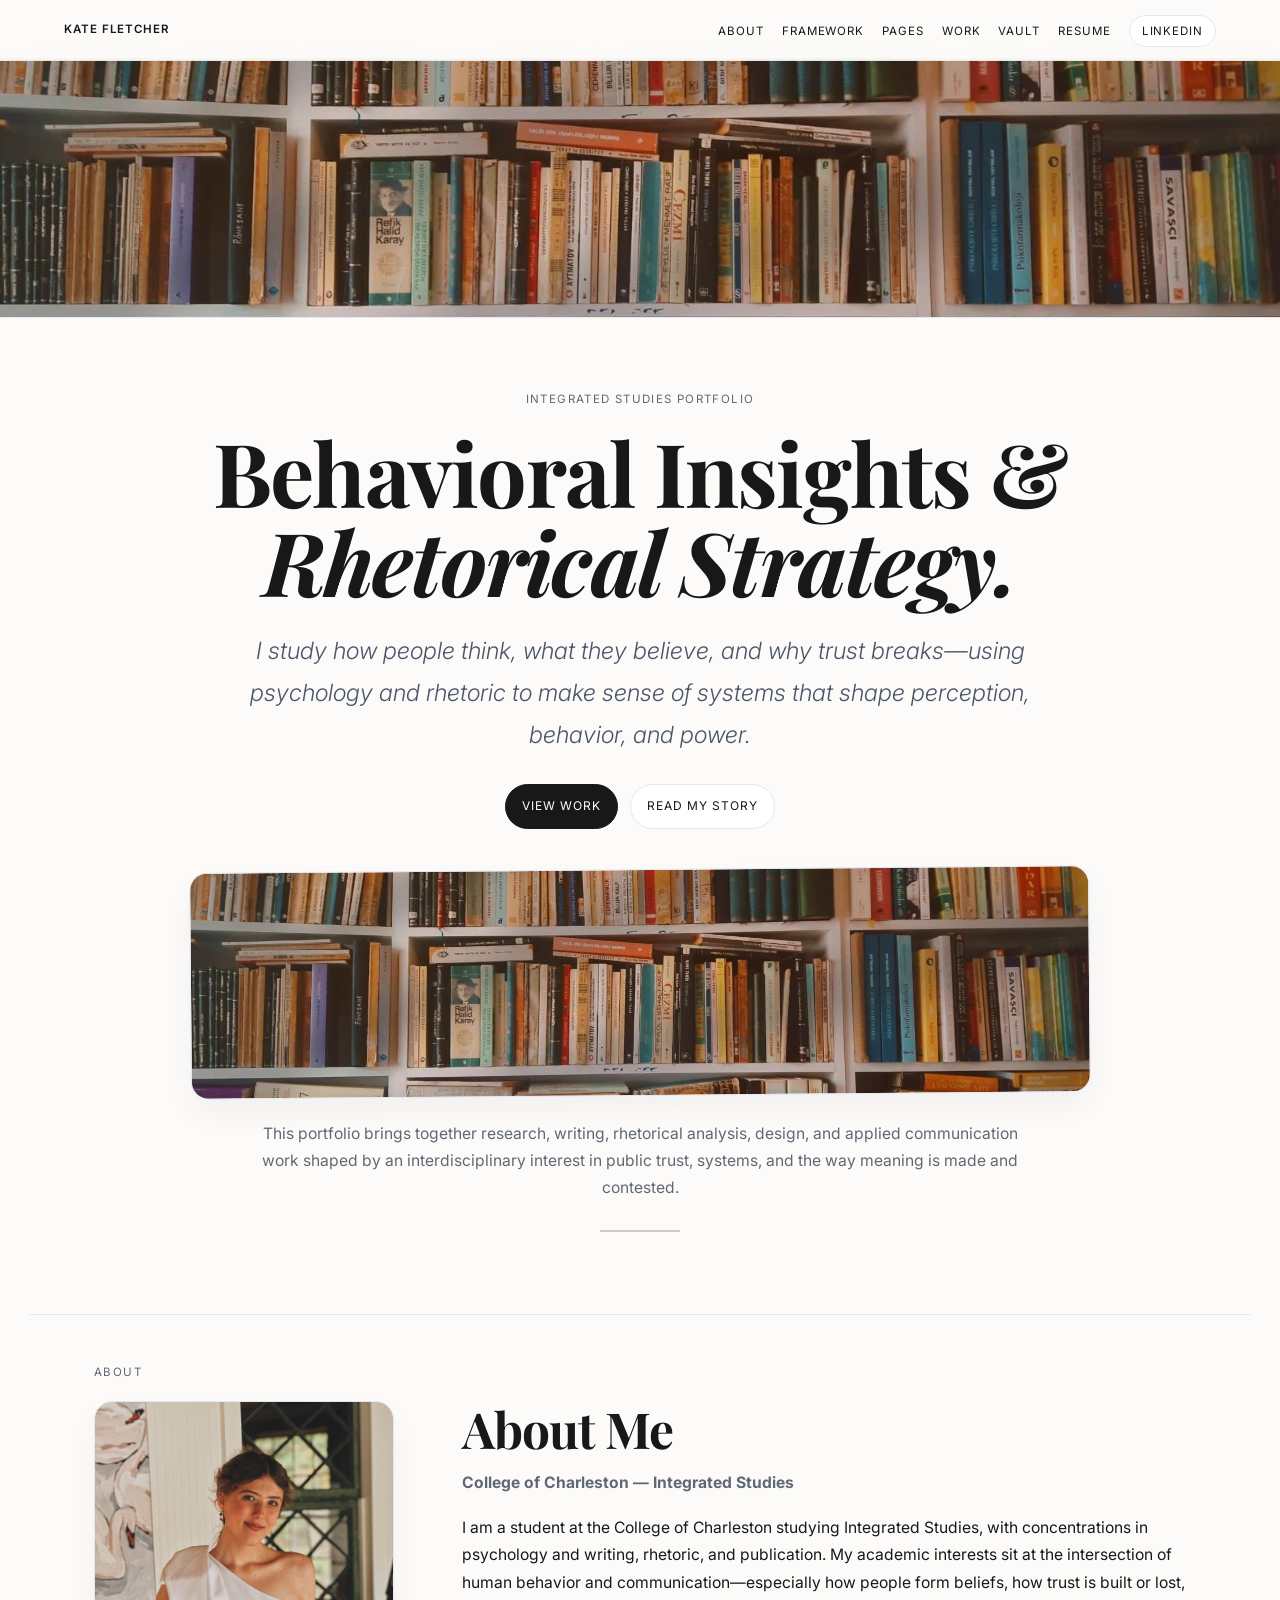
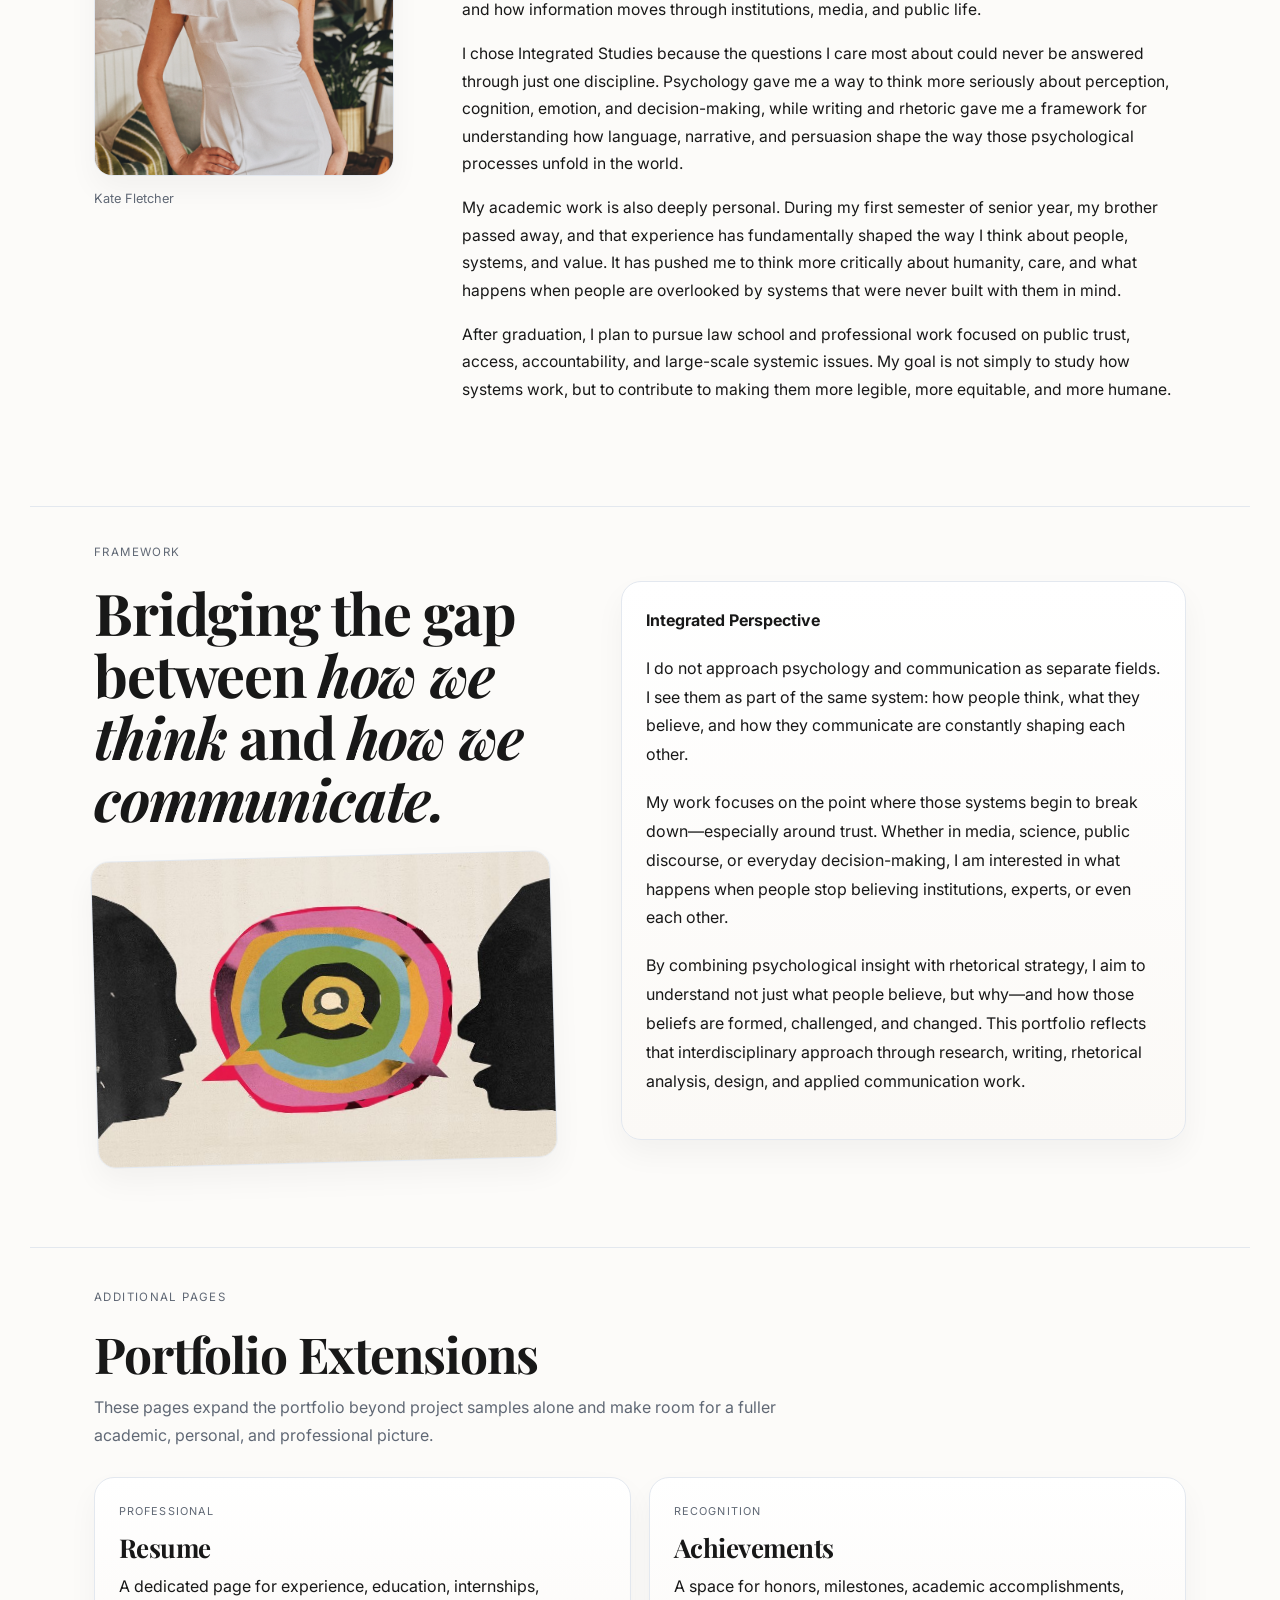
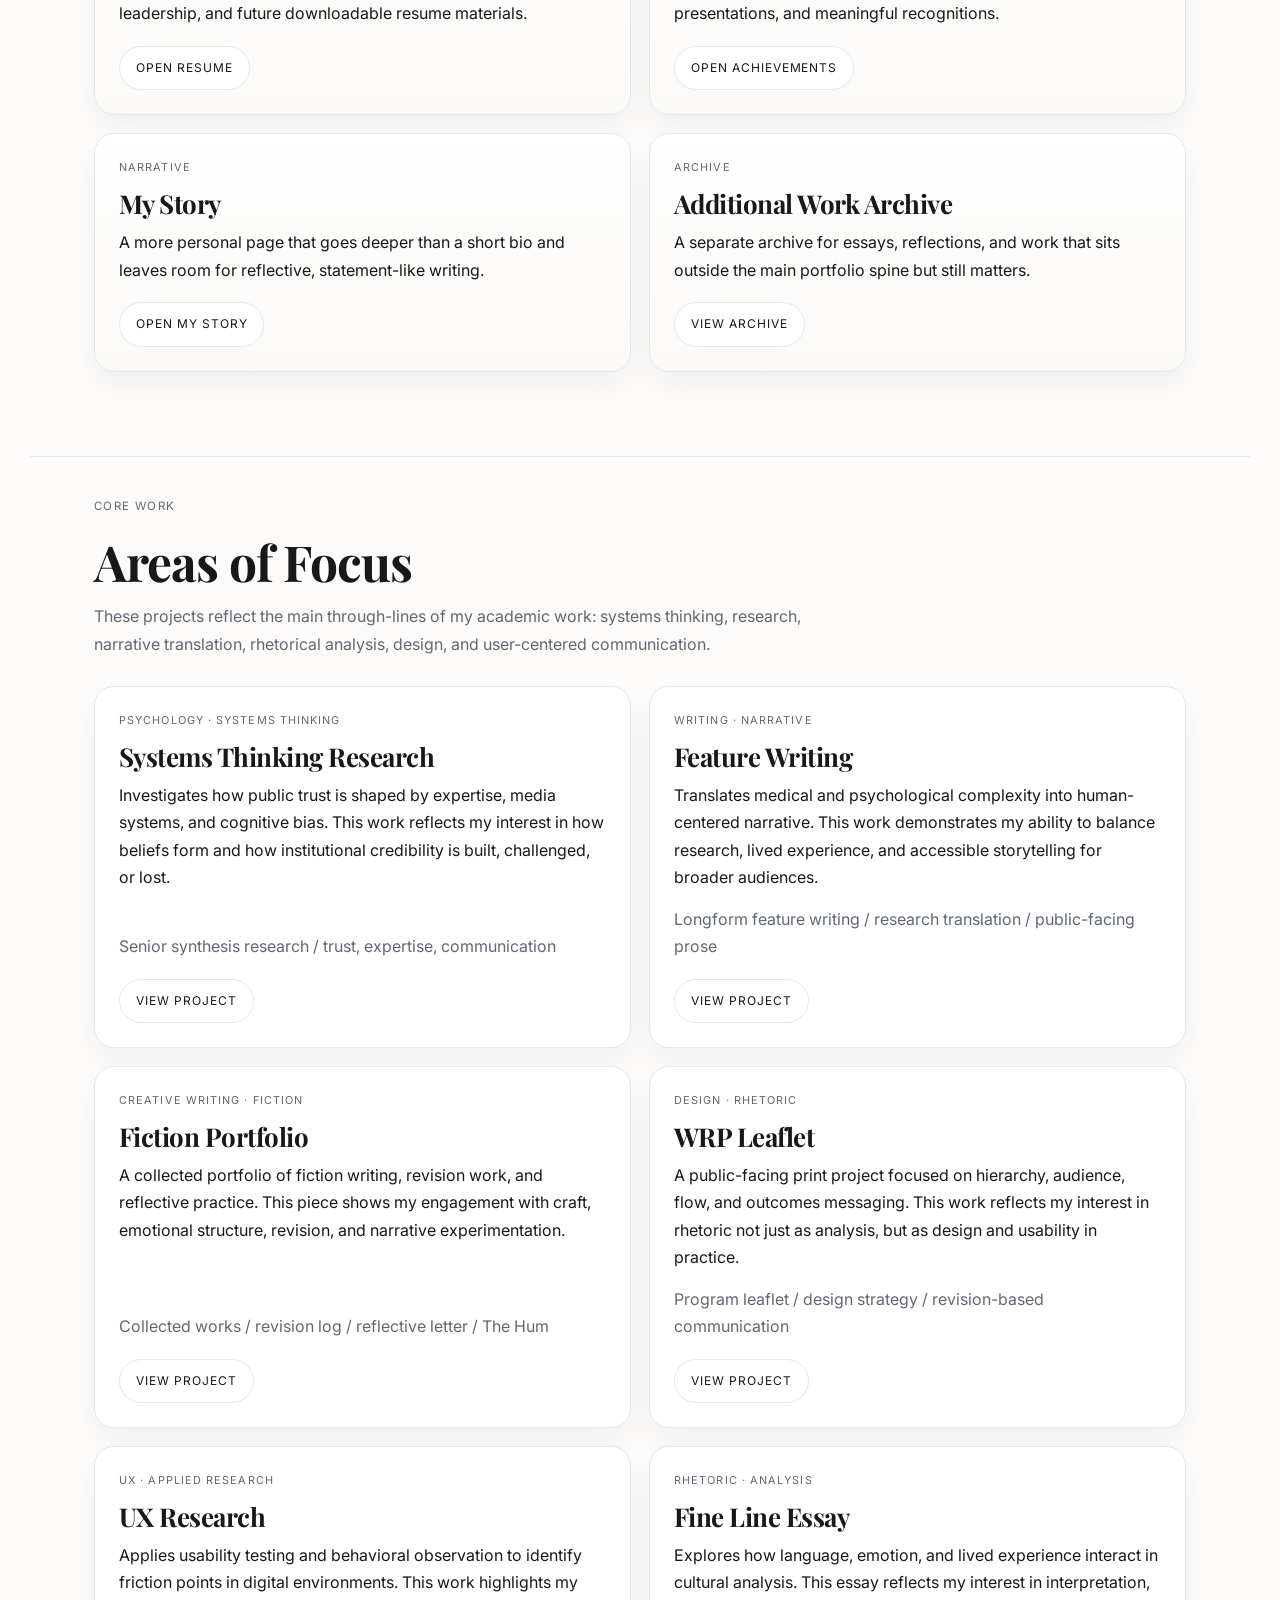
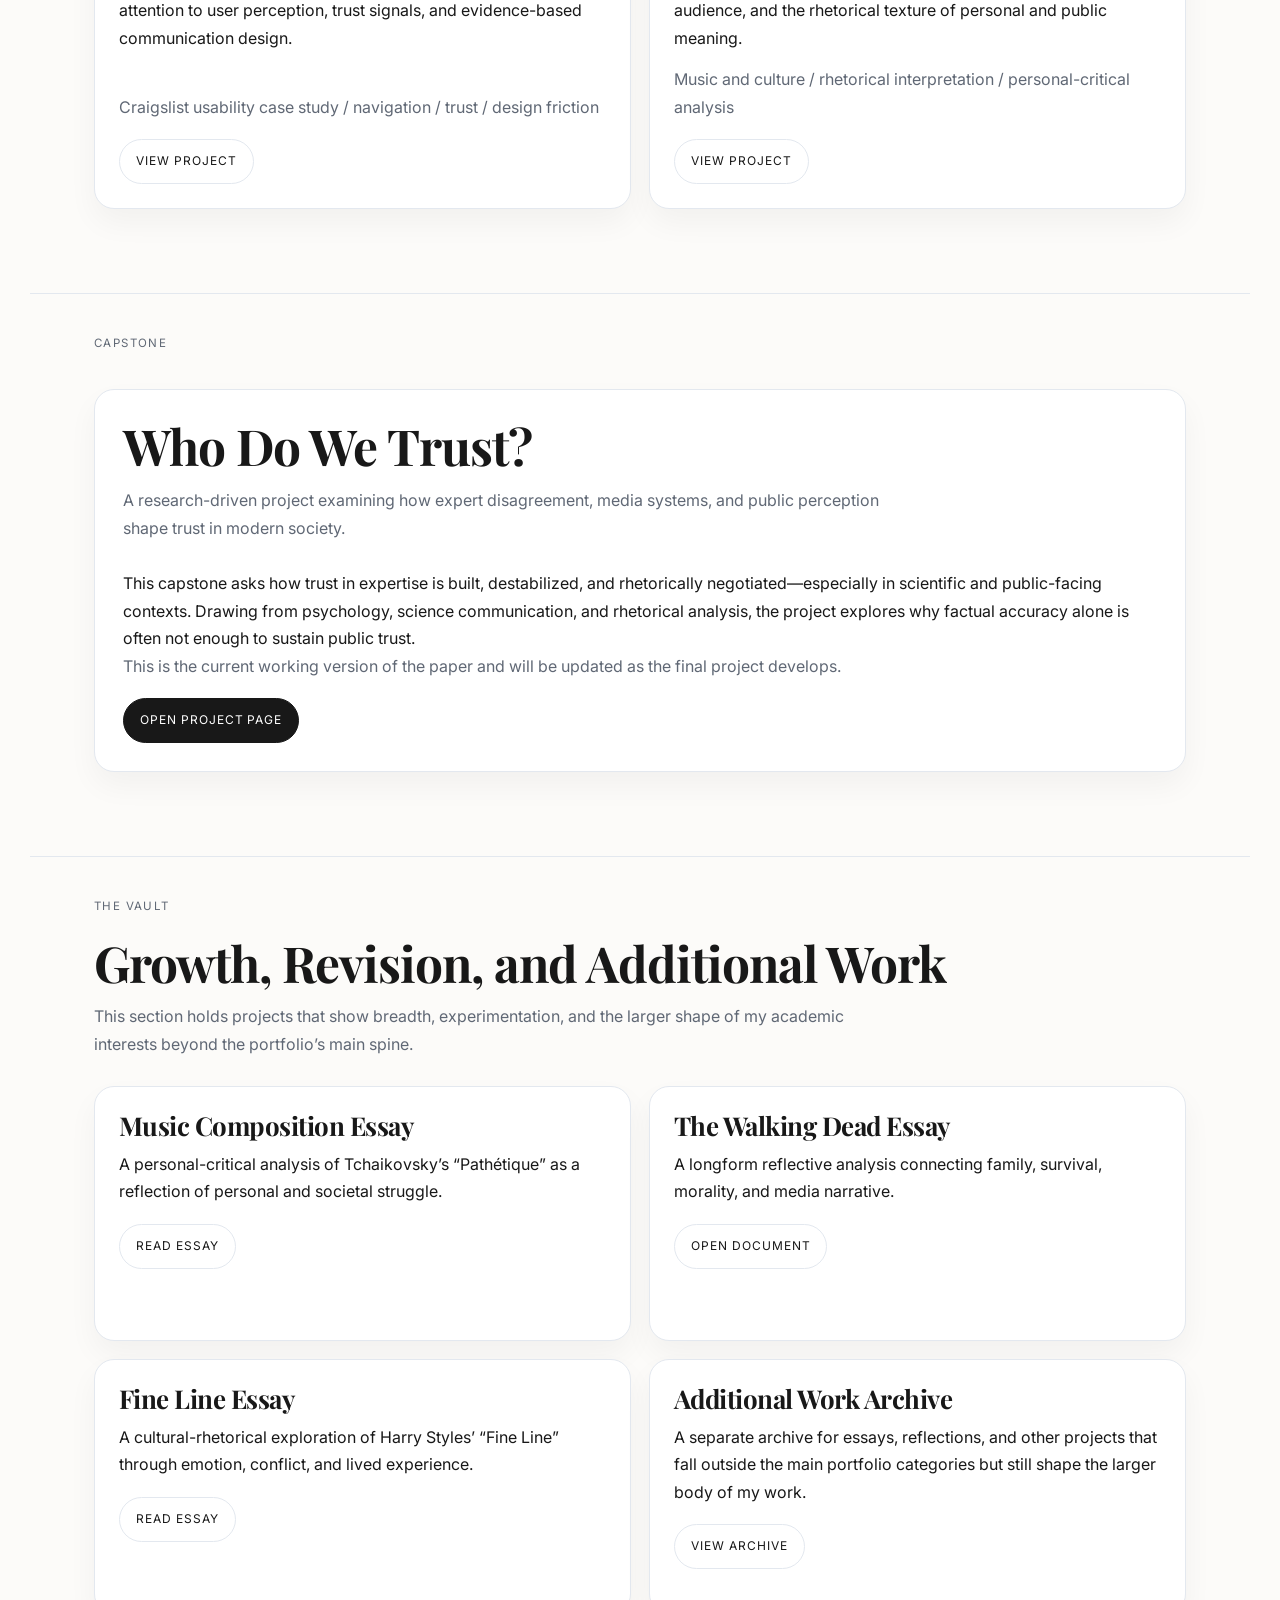
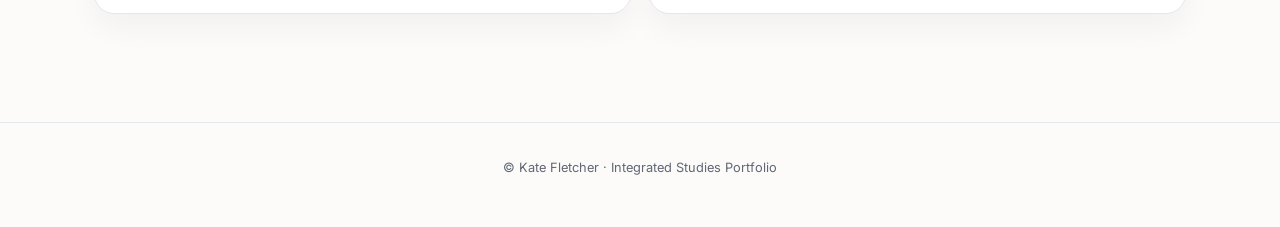
==== commit 590f26be: "Remove old hero graphic and update image source" ====
--- a/index.html
+++ b/index.html
@@ -51,12 +51,11 @@
       <a class="btn btn-primary" href="#pillars">View Work</a>
       <a class="btn btn-secondary" href="story.html">Read My Story</a>
     </div>
-
+  <img src="IMG_4955.webp" class="hero-graphic" alt="Bookshelf image" />
     <p class="hero-subcopy">
       This portfolio brings together research, writing, rhetorical analysis, design, and applied communication work shaped by an interdisciplinary interest in public trust, systems, and the way meaning is made and contested.
     </p>
   </section>
-<img src="framework-graphic.jpeg" class="hero-graphic" alt="Communication framework graphic" />
   <section id="about-me" class="section">
     <p class="section-kicker">About</p>
 
--- a/style.css
+++ b/style.css
@@ -605,3 +605,15 @@
     font-size: 2rem;
   }
 }
+.hero-graphic {
+  width: 100%;
+  max-width: 900px;
+  margin: 40px auto 0;
+  display: block;
+  border-radius: 18px;
+  border: 1px solid var(--border);
+  box-shadow: var(--shadow);
+
+  /* makes it feel more editorial / less stiff */
+  transform: rotate(-0.5deg);
+}
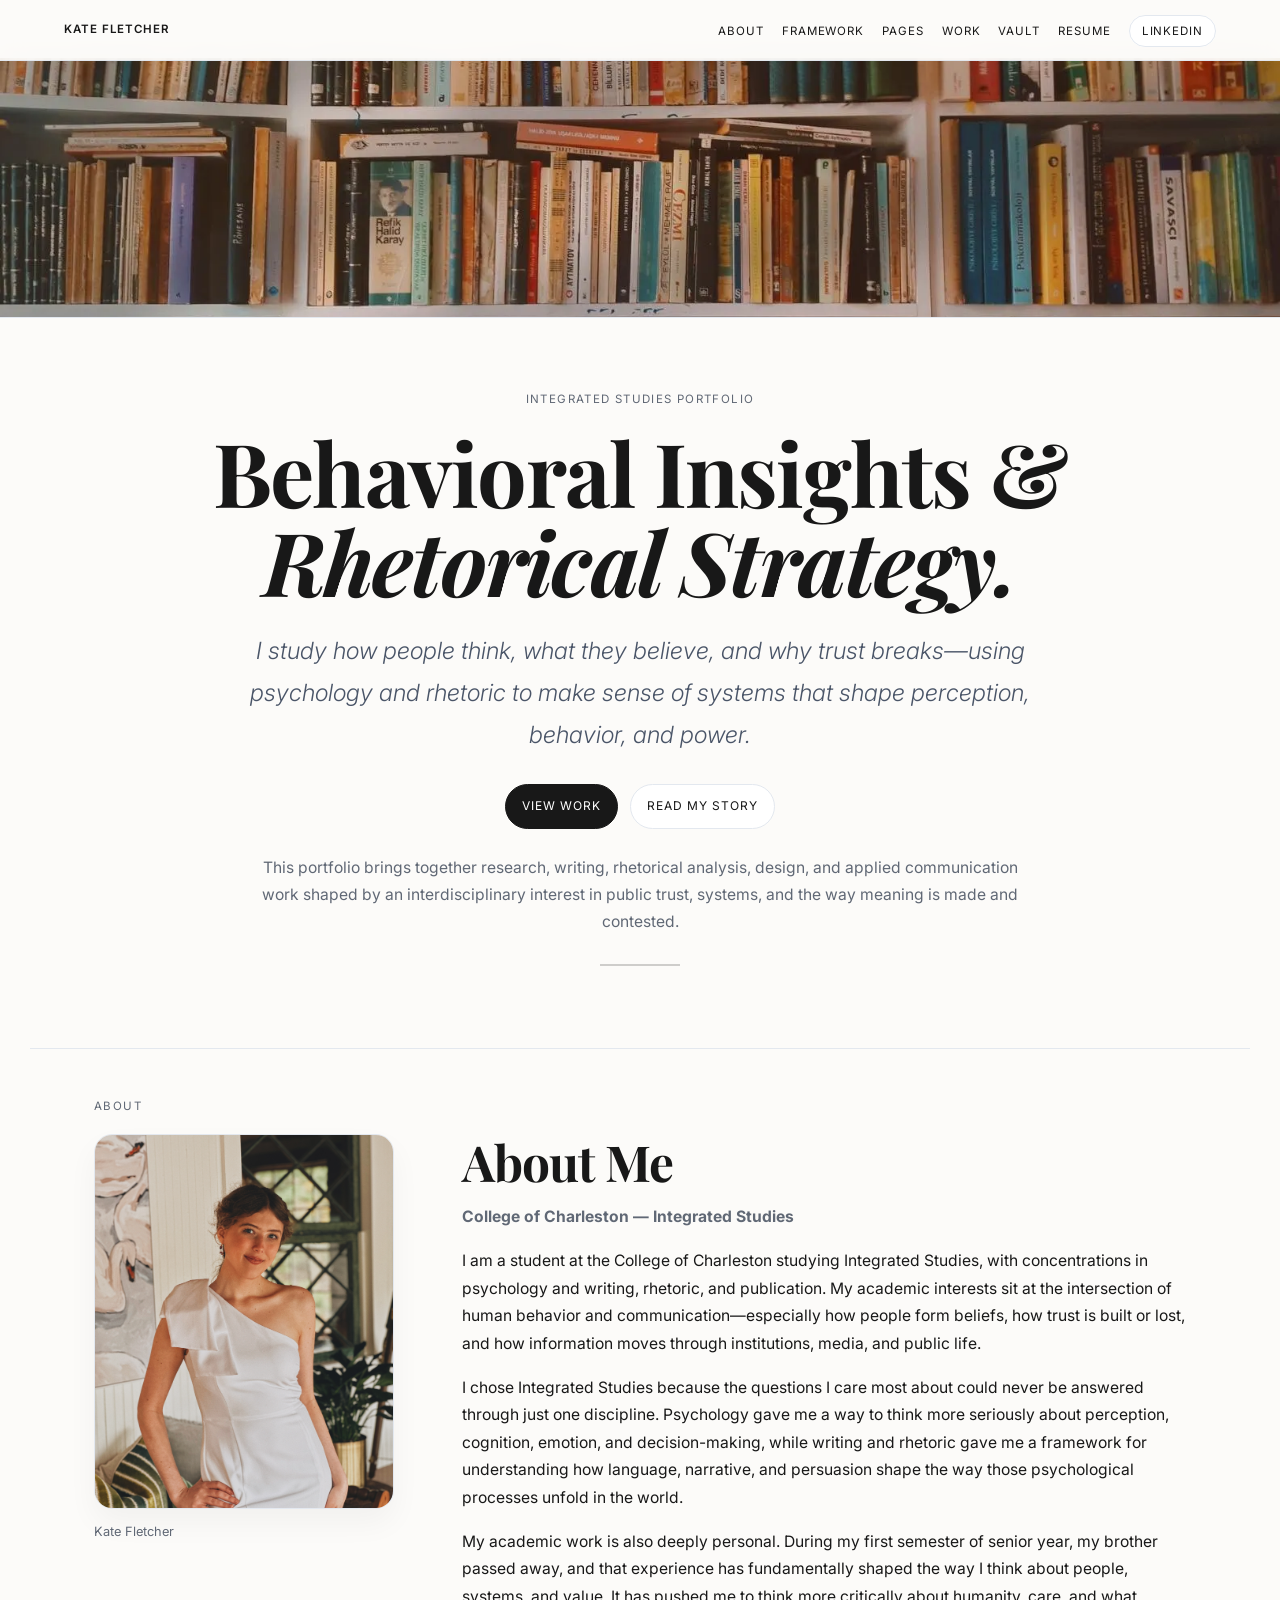
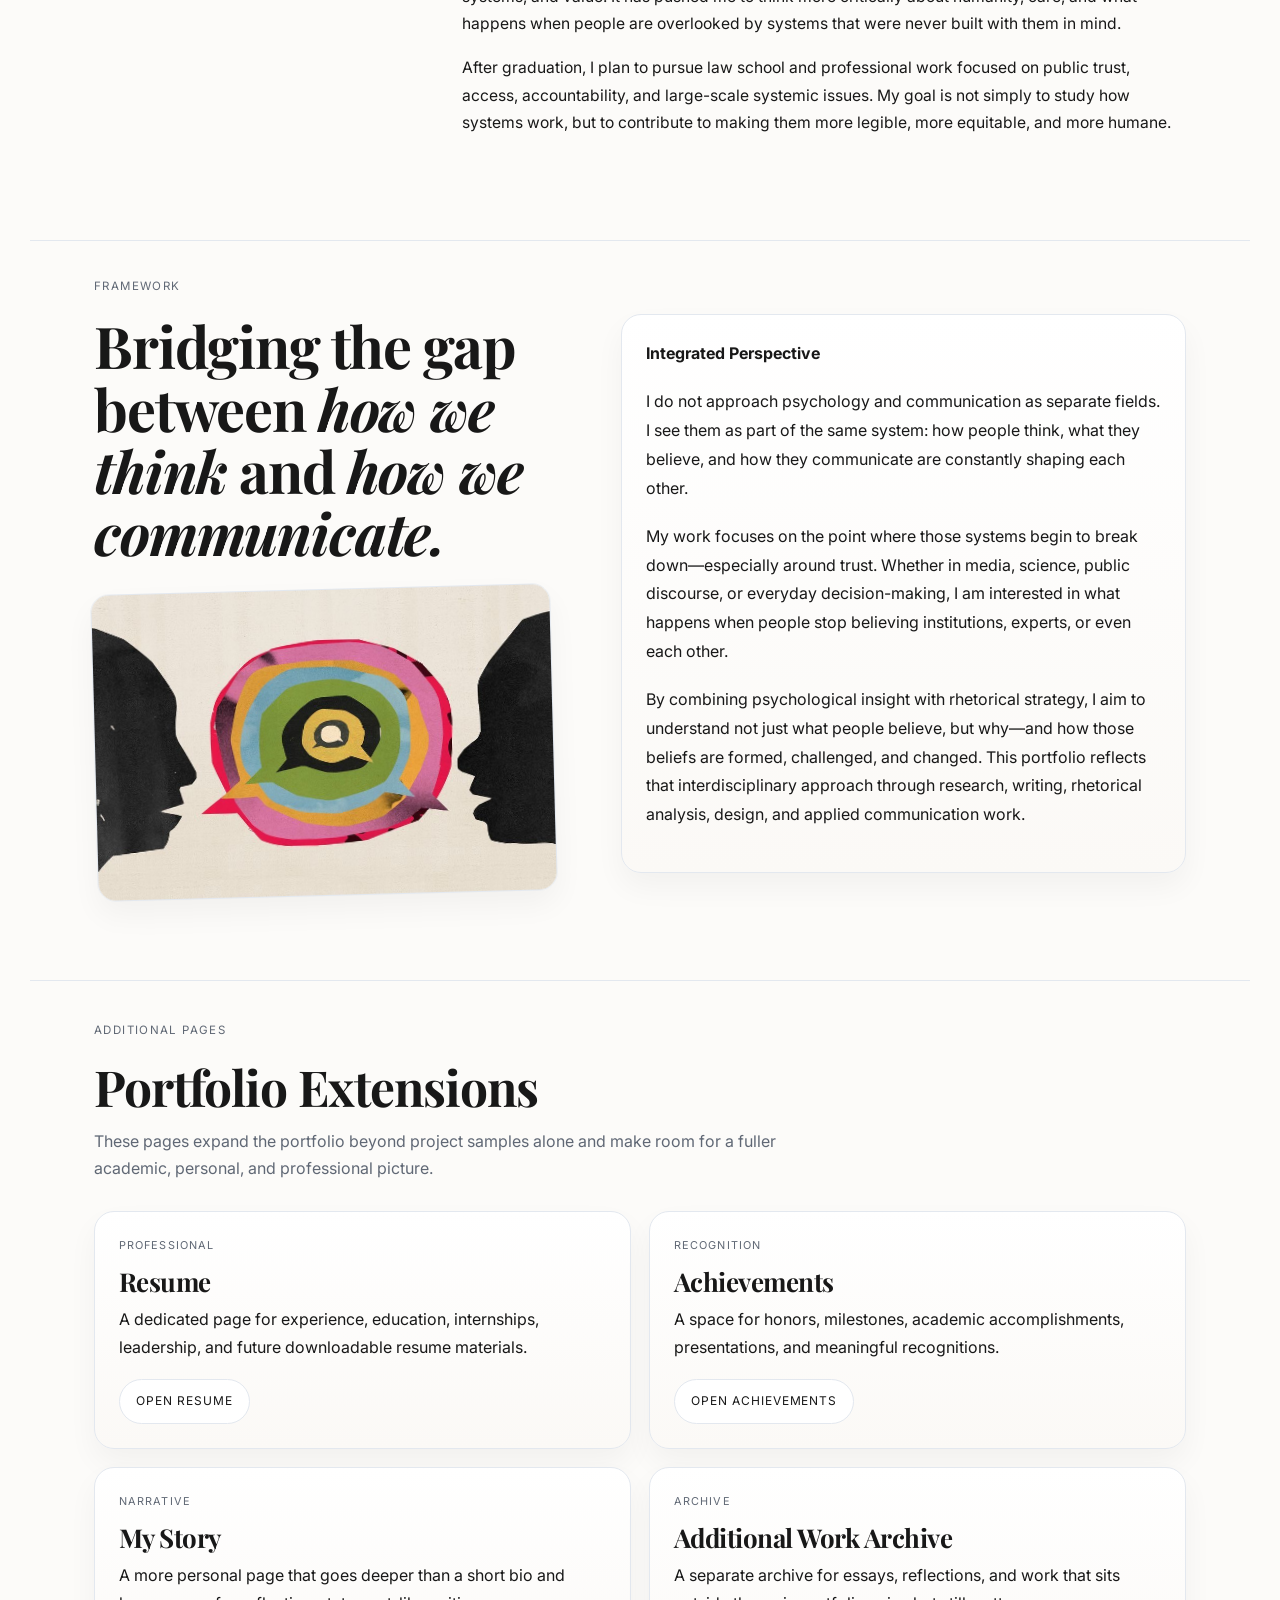
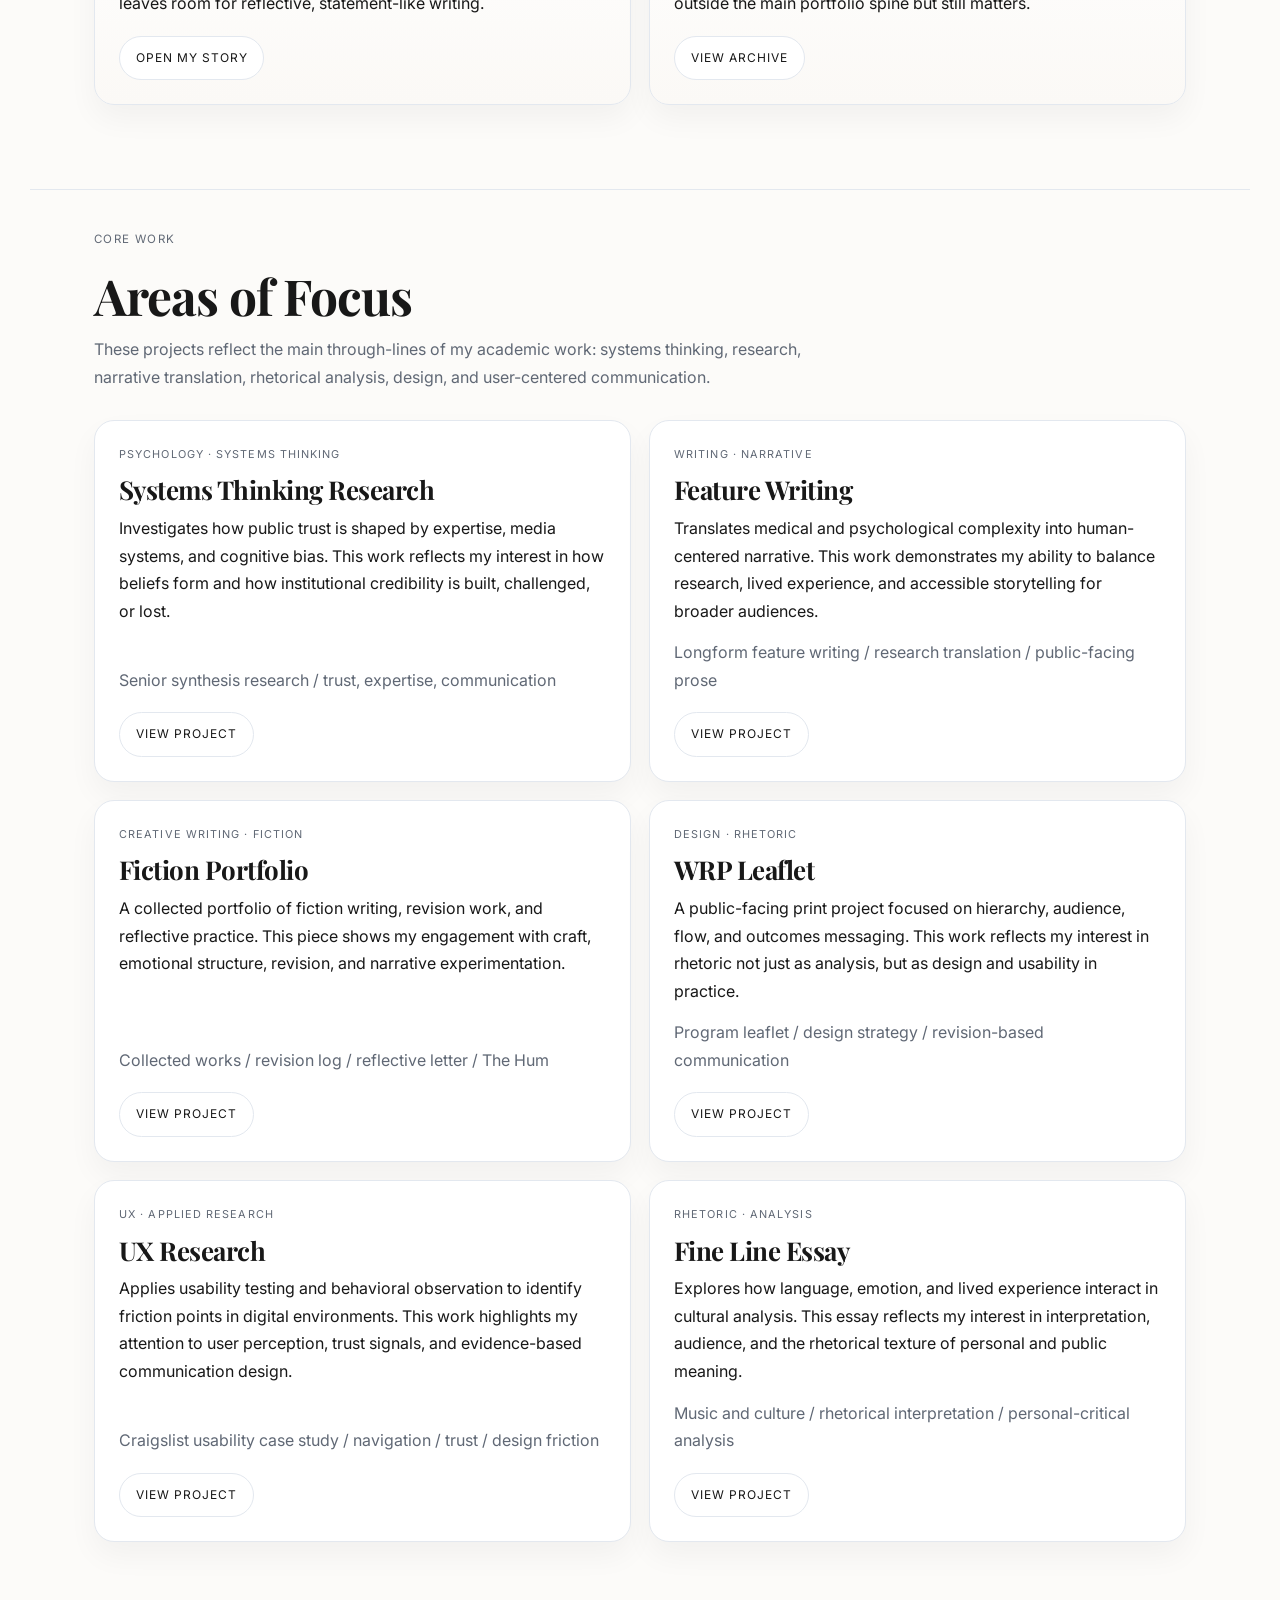
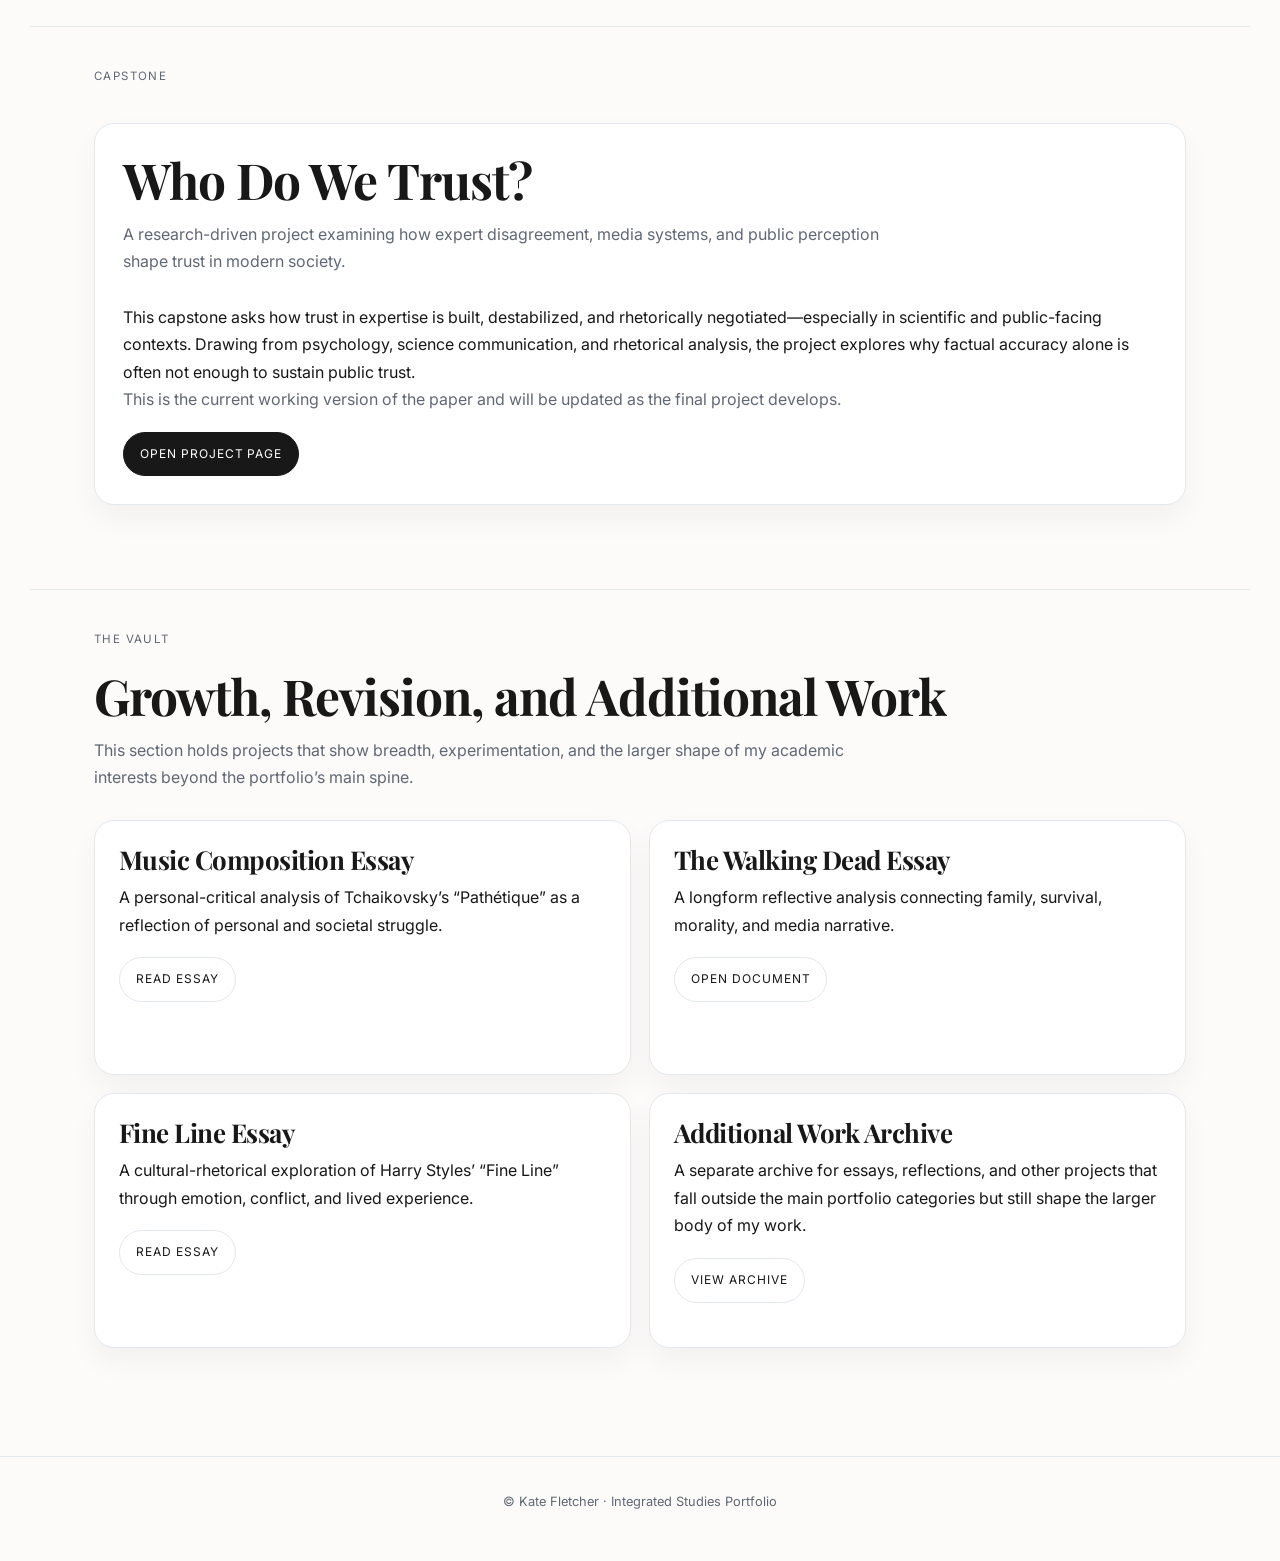
==== commit 645e04c5: "Remove bookshelf image from index.html Removed the bookshelf image from the hero section." ====
--- a/index.html
+++ b/index.html
@@ -51,7 +51,6 @@
       <a class="btn btn-primary" href="#pillars">View Work</a>
       <a class="btn btn-secondary" href="story.html">Read My Story</a>
     </div>
-  <img src="IMG_4955.webp" class="hero-graphic" alt="Bookshelf image" />
     <p class="hero-subcopy">
       This portfolio brings together research, writing, rhetorical analysis, design, and applied communication work shaped by an interdisciplinary interest in public trust, systems, and the way meaning is made and contested.
     </p>
--- a/style.css
+++ b/style.css
@@ -607,13 +607,22 @@
 }
 .hero-graphic {
   width: 100%;
-  max-width: 900px;
+  max-width: 1000px;
+  height: 260px;              /* keeps it from being huge */
+  object-fit: cover;          /* makes it crop nicely */
   margin: 40px auto 0;
   display: block;
-  border-radius: 18px;
+
+  border-radius: 16px;
   border: 1px solid var(--border);
   box-shadow: var(--shadow);
-
-  /* makes it feel more editorial / less stiff */
-  transform: rotate(-0.5deg);
-}
+}
+.hero-image {
+  height: 300px;
+  background-position: center;
+  background-size: cover;
+  border-bottom: 1px solid var(--border);
+
+  /* subtle polish */
+  filter: brightness(0.92);
+}
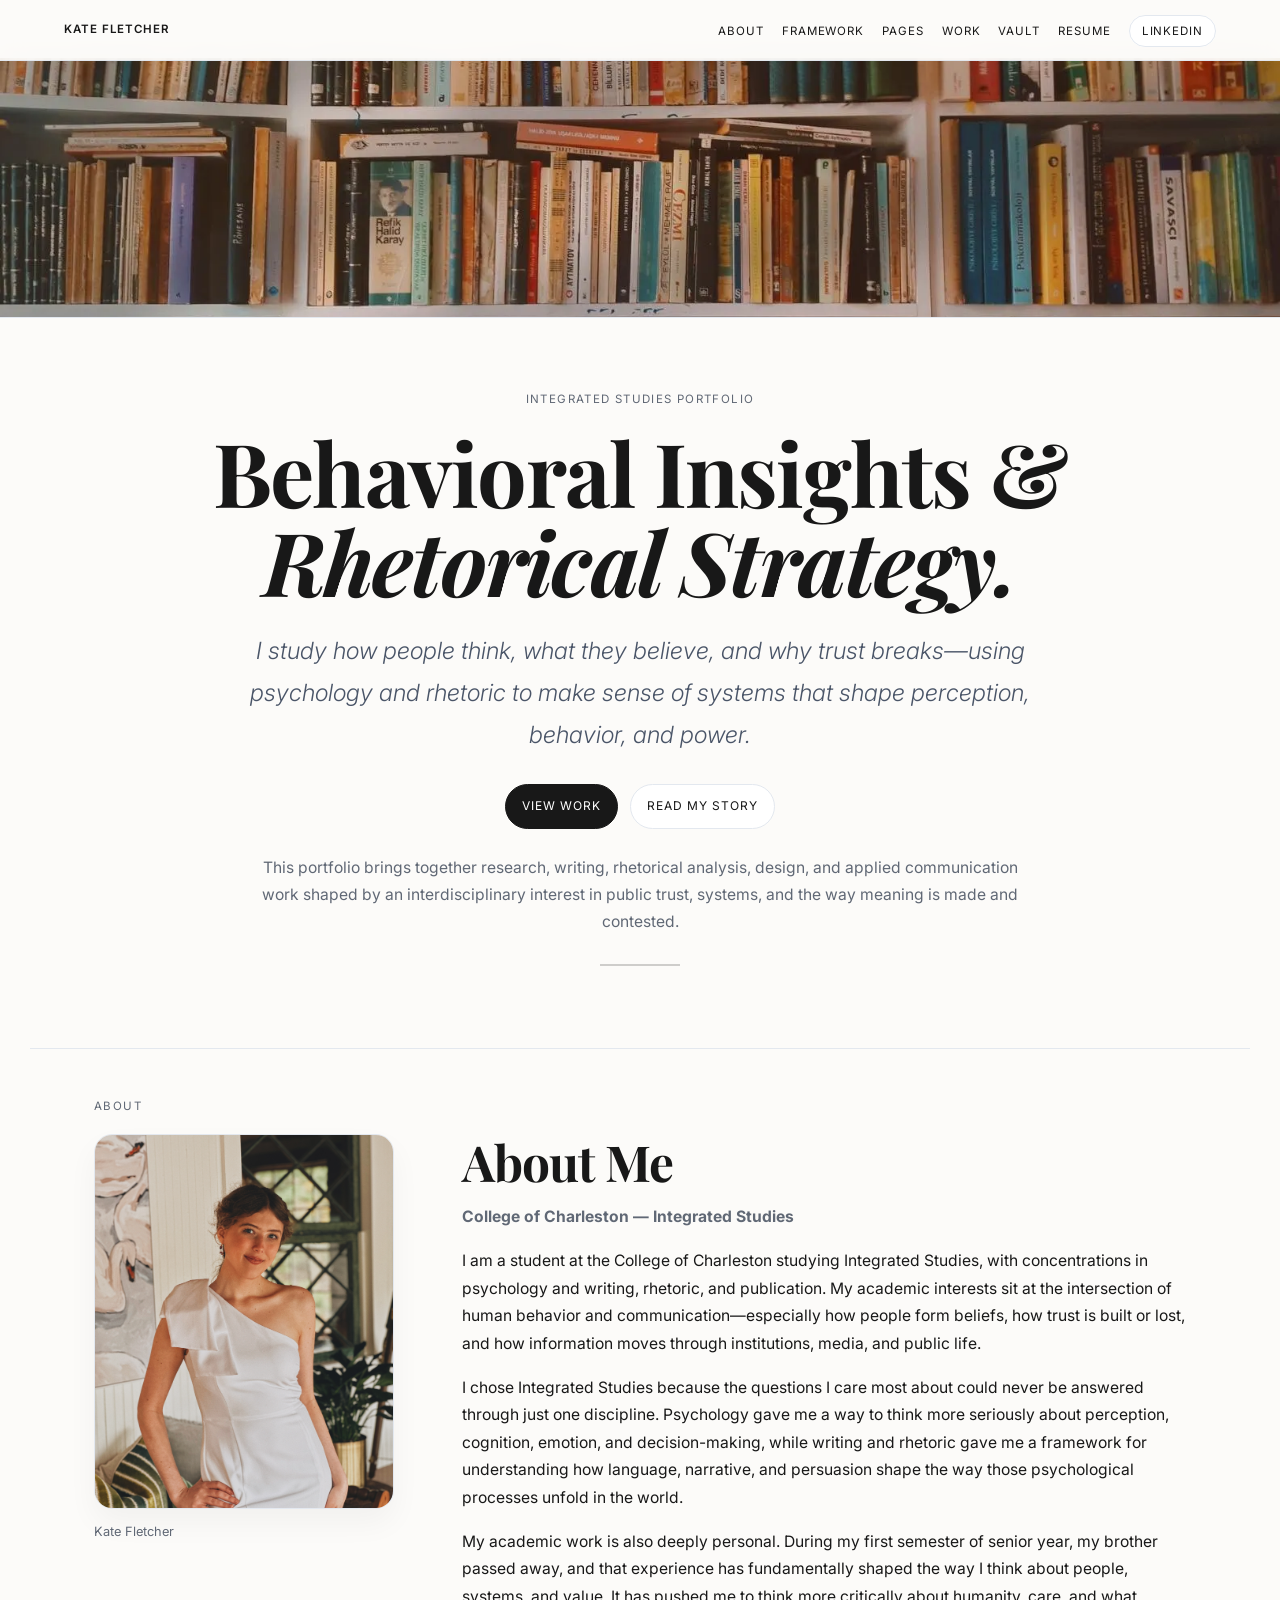
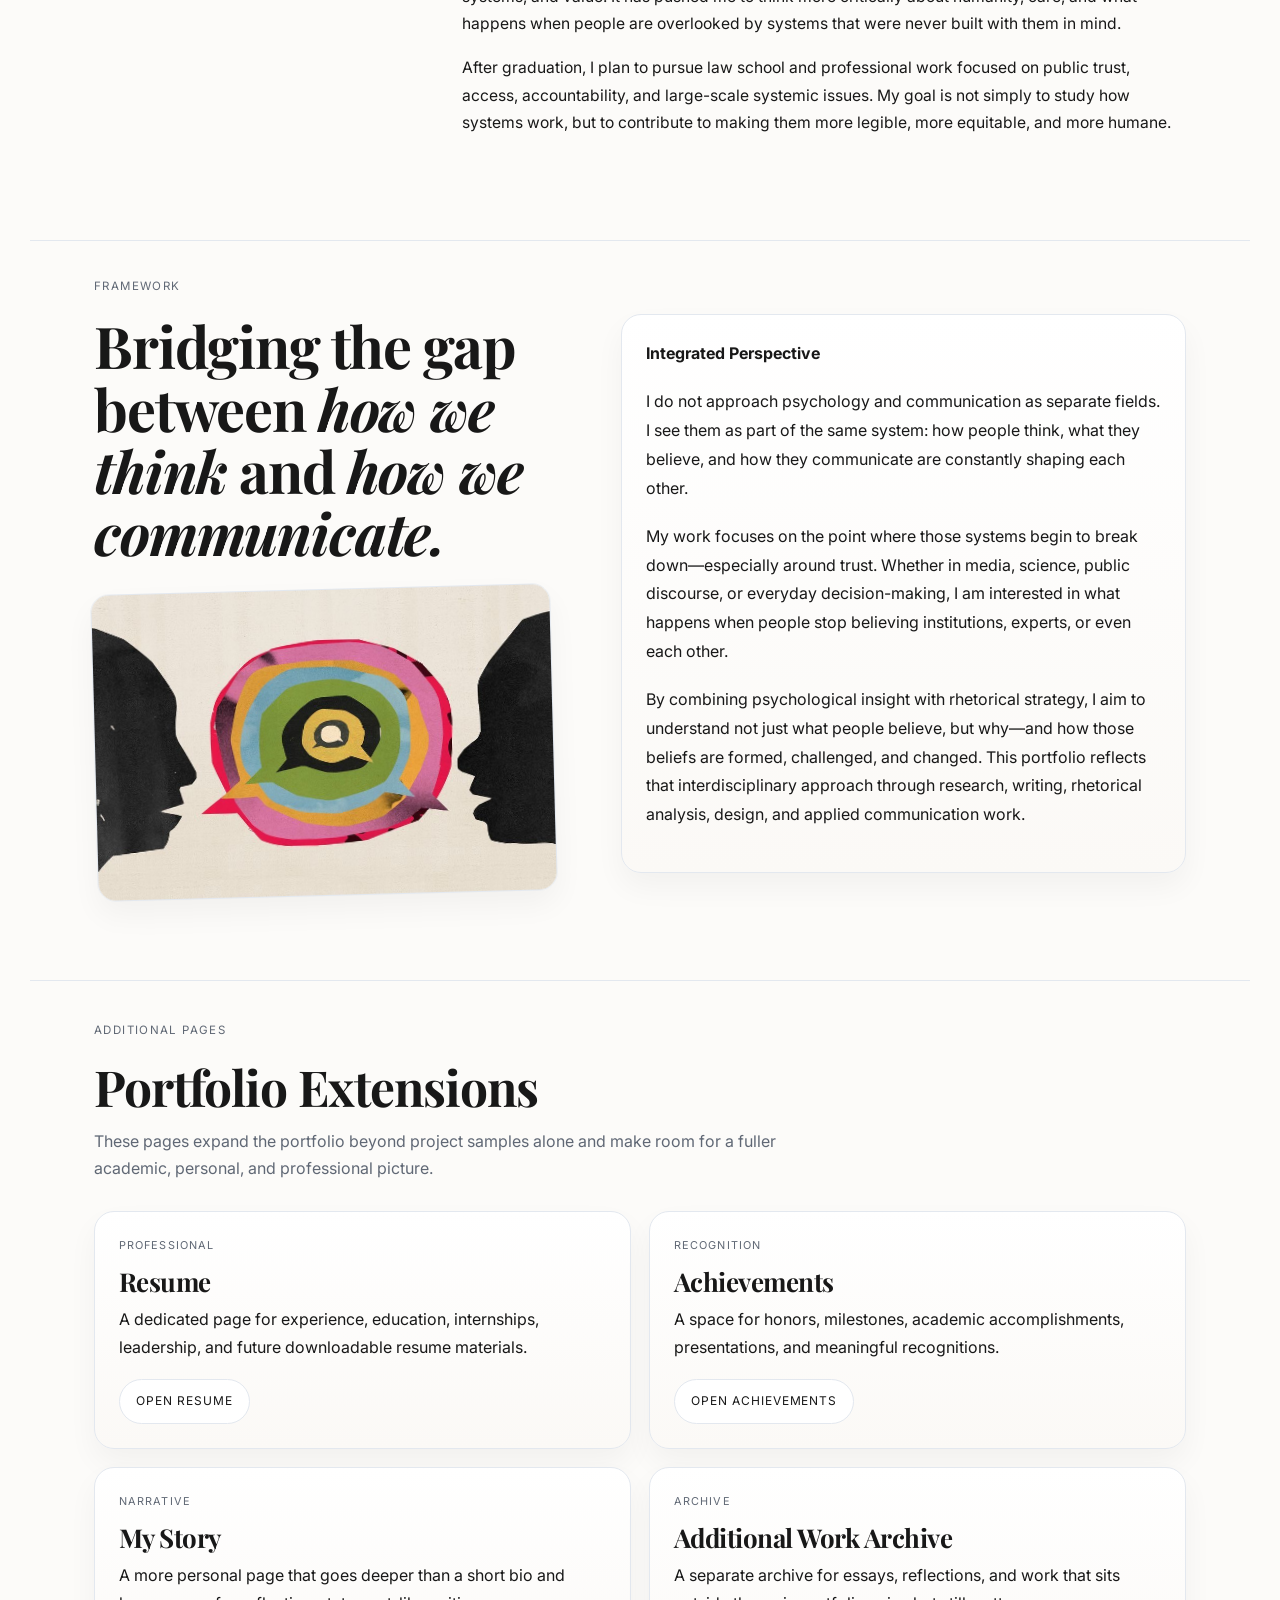
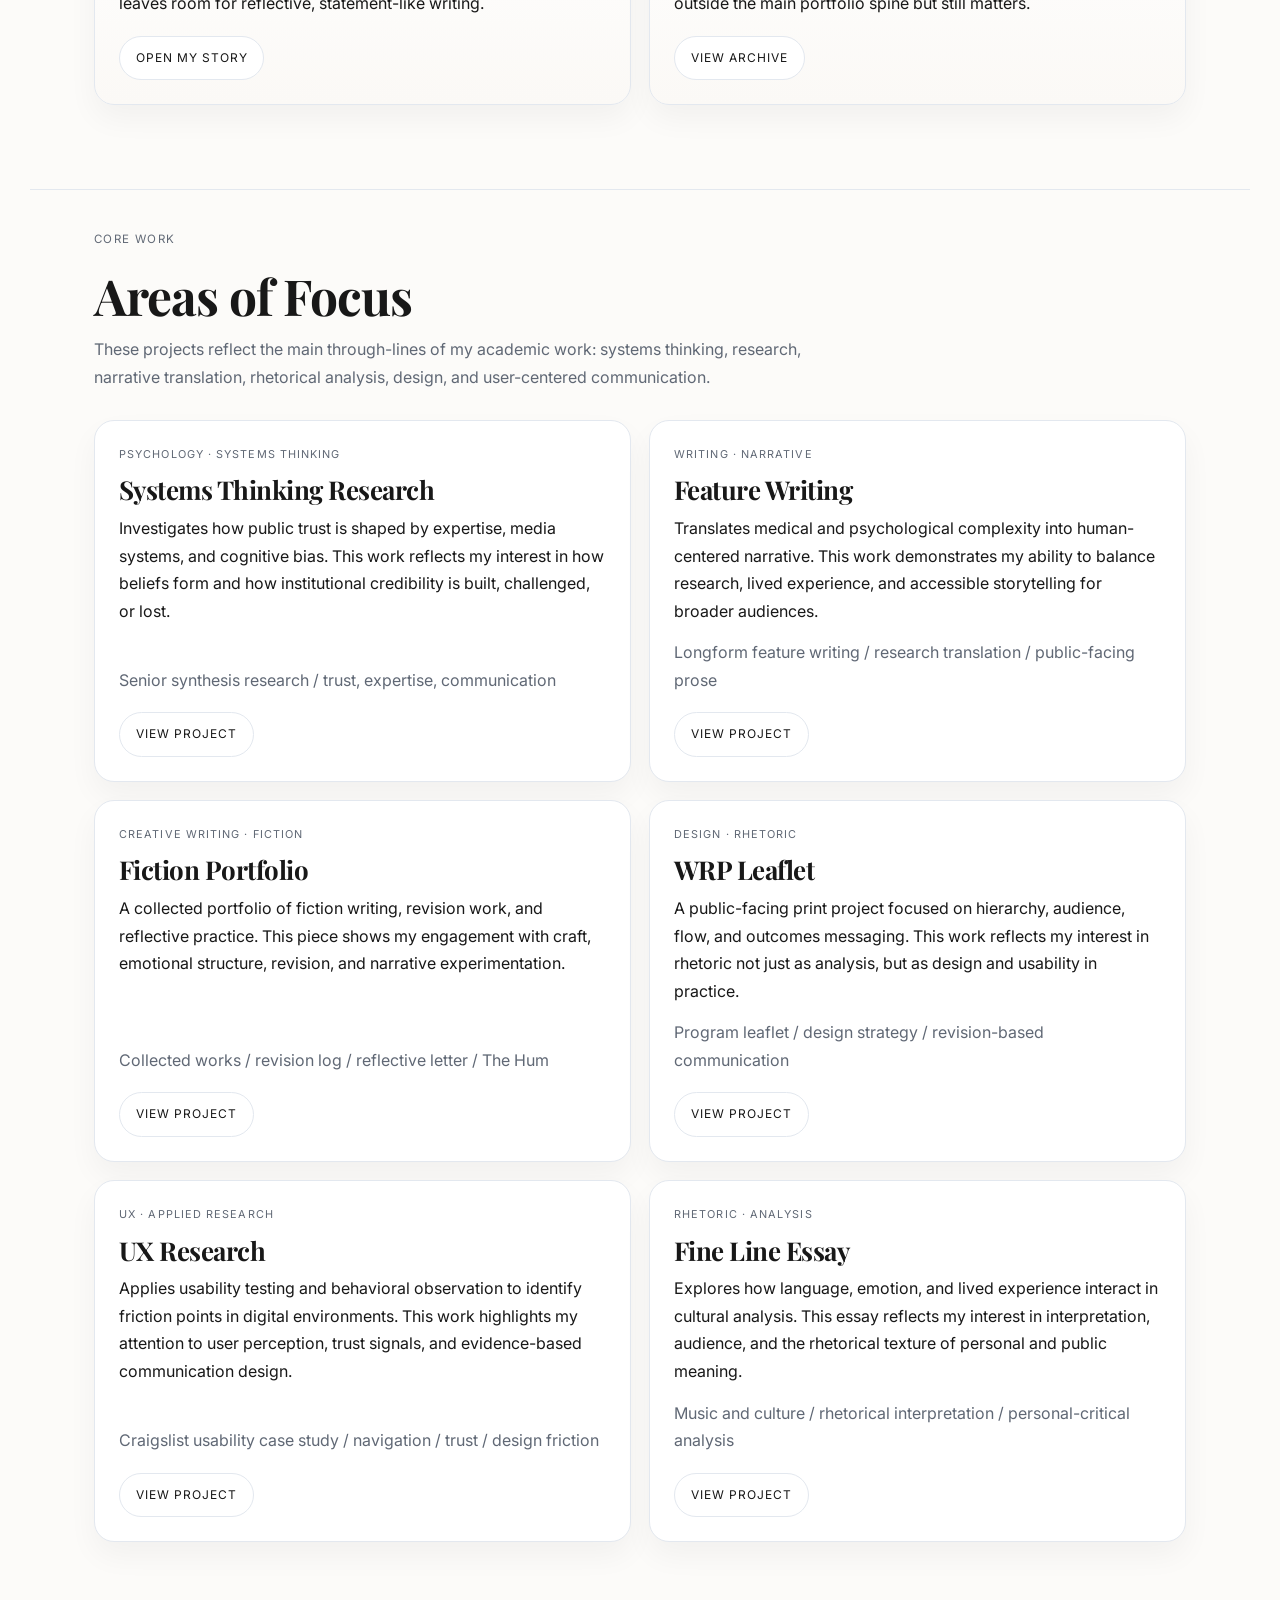
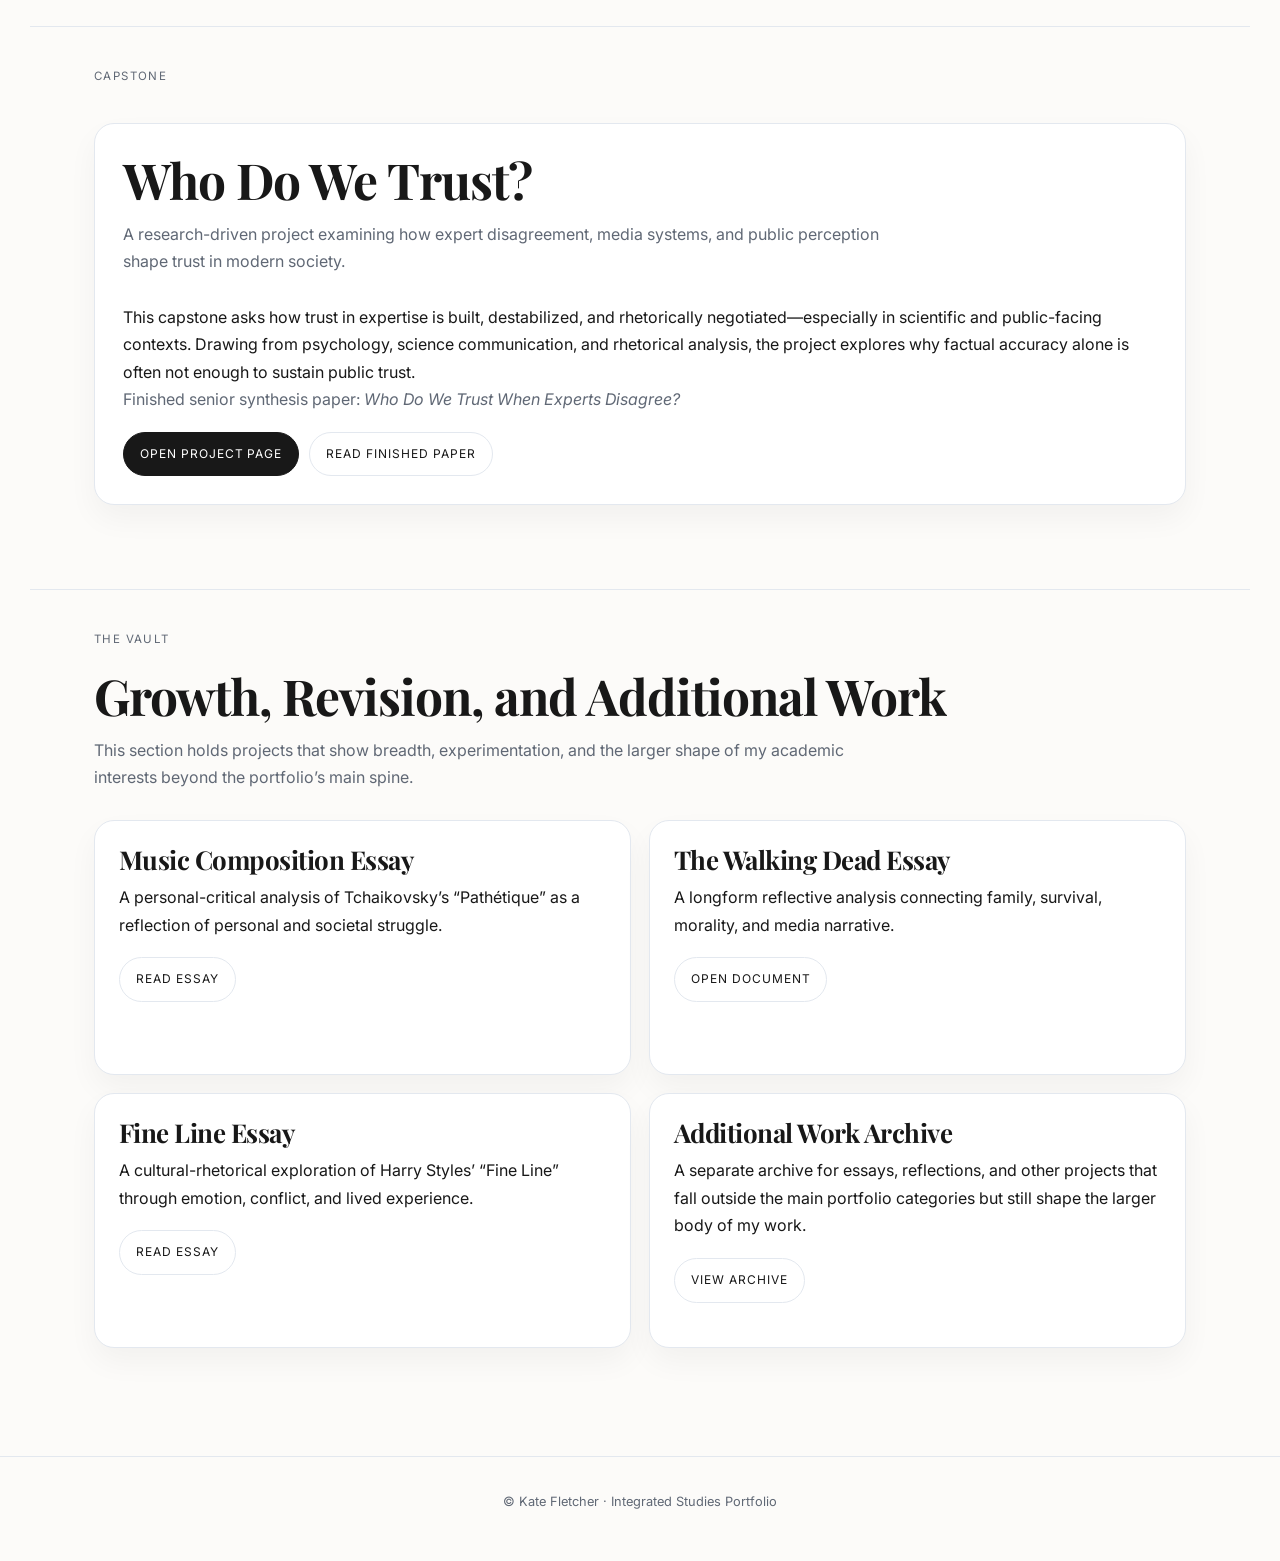
==== commit 15f1d152: "Update project description and add paper link" ====
--- a/index.html
+++ b/index.html
@@ -265,14 +265,14 @@
         This capstone asks how trust in expertise is built, destabilized, and rhetorically negotiated—especially in scientific and public-facing contexts. Drawing from psychology, science communication, and rhetorical analysis, the project explores why factual accuracy alone is often not enough to sustain public trust.
       </p>
 
-      <p class="muted">
-        This is the current working version of the paper and will be updated as the final project develops.
-      </p>
-
-      <div class="card-actions">
-        <a class="btn btn-primary" href="synthesis.html">Open Project Page</a>
-      </div>
-    </div>
+   <p class="muted">
+  Finished senior synthesis paper: <i>Who Do We Trust When Experts Disagree?</i>
+</p>
+
+   <div class="card-actions">
+  <a class="btn btn-primary" href="synthesis.html">Open Project Page</a>
+  <a class="btn btn-secondary" href="Senior%20Synthesis.pdf" target="_blank" rel="noopener noreferrer">Read Finished Paper</a>
+</div>
   </section>
 
   <section id="vault" class="section">
